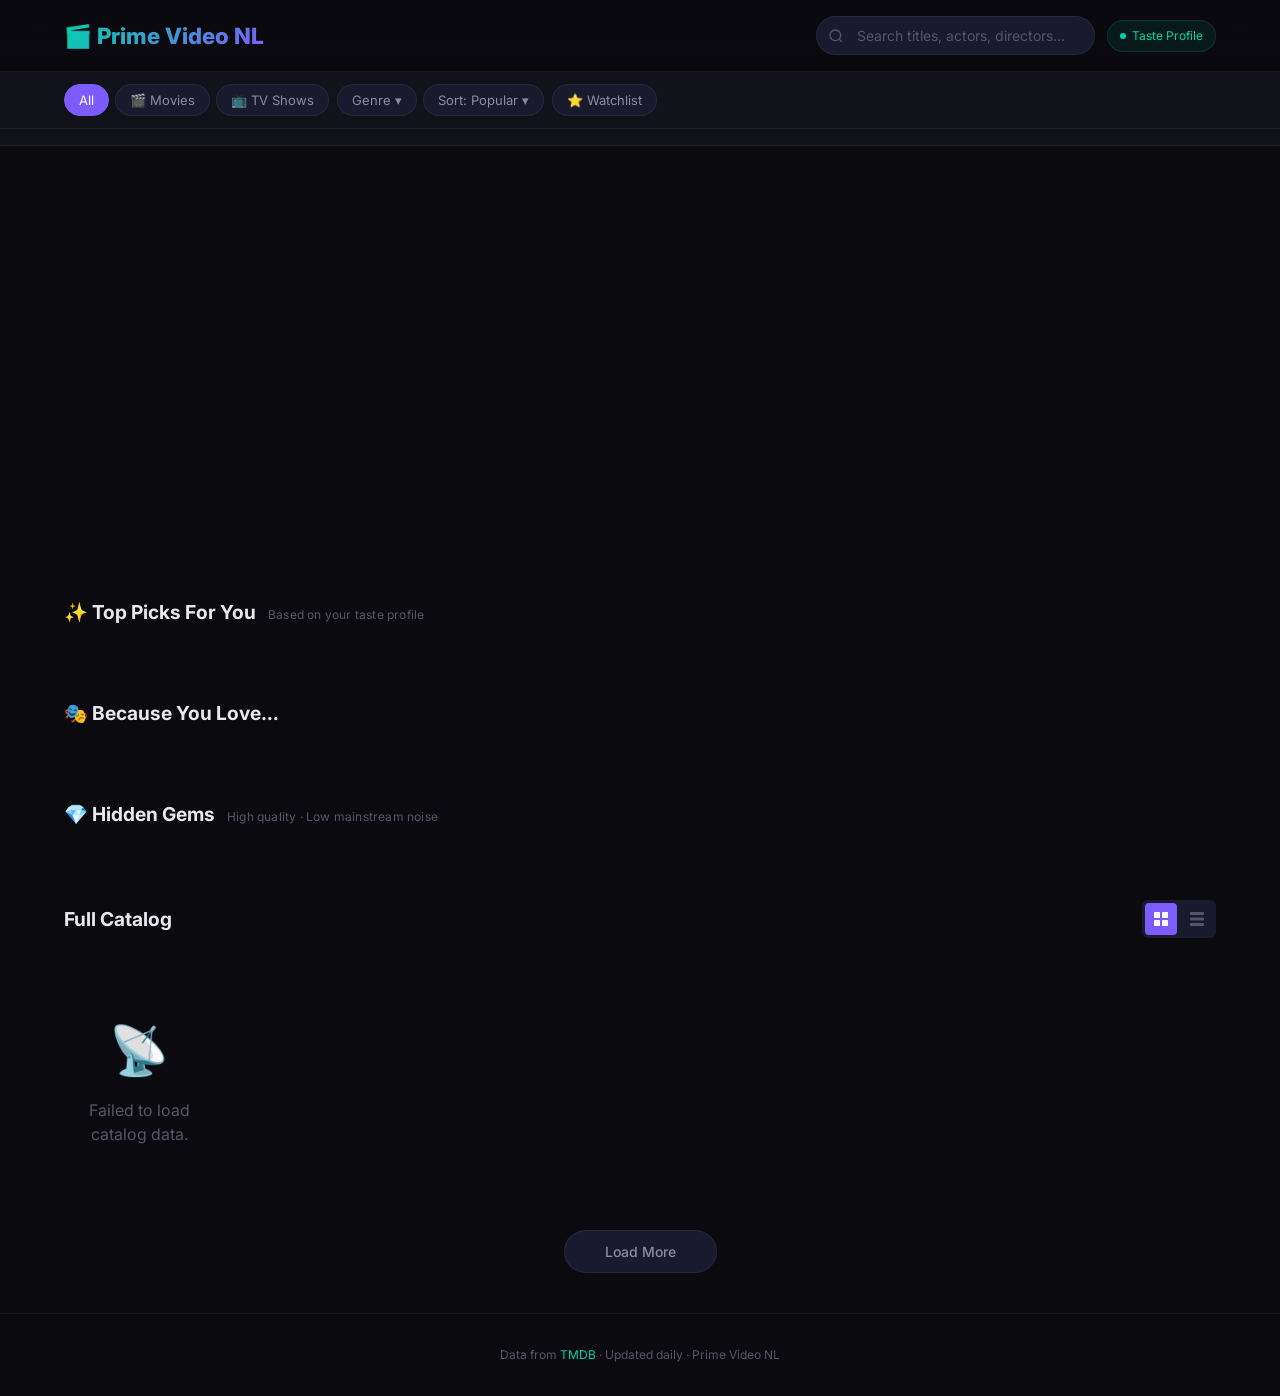
==== site/index.html @ 045b137f "fix: taste bootstrap always prefers richer profile, remove stale trending/new stats - Bootstrap now " ====
<!DOCTYPE html>
<html lang="en">
<head>
    <meta charset="UTF-8">
    <meta name="viewport" content="width=device-width, initial-scale=1.0">
    <title>Prime Video NL — What's New</title>
    <meta name="description" content="Browse the full Amazon Prime Video Netherlands catalog. Discover new movies, trending series, and hidden gems updated daily.">
    <link rel="preconnect" href="https://fonts.googleapis.com">
    <link rel="preconnect" href="https://fonts.gstatic.com" crossorigin>
    <link href="https://fonts.googleapis.com/css2?family=Inter:wght@400;500;600;700;800&display=swap" rel="stylesheet">
    <link rel="stylesheet" href="style.css">
    <link rel="stylesheet" href="taste.css">
</head>
<body>
    <!-- Header -->
    <header class="header" id="header">
        <div class="header-inner">
            <h1 class="logo">🎬 Prime Video NL</h1>
            <div class="header-actions">
                <div class="search-box">
                    <svg class="search-icon" viewBox="0 0 24 24" fill="none" stroke="currentColor" stroke-width="2"><circle cx="11" cy="11" r="8"/><path d="m21 21-4.35-4.35"/></svg>
                    <input type="text" id="searchInput" placeholder="Search titles, actors, directors…" autocomplete="off">
                </div>
                <div class="taste-indicator" id="tasteIndicator" title="Your taste profile">
                    <span class="taste-indicator-dot"></span>
                    <span id="tasteIndicatorLabel">Taste Profile</span>
                </div>
            </div>
        </div>
    </header>

    <!-- Filters -->
    <nav class="filters" id="filters">
        <div class="filters-inner">
            <div class="filter-group">
                <button class="filter-btn active" data-filter="all" id="filterAll">All</button>
                <button class="filter-btn" data-filter="movie" id="filterMovies">🎬 Movies</button>
                <button class="filter-btn" data-filter="tv" id="filterTV">📺 TV Shows</button>
            </div>
            <div class="filter-group">
                <div class="dropdown" id="genreDropdown">
                    <button class="dropdown-btn" id="genreBtn">Genre ▾</button>
                    <div class="dropdown-menu" id="genreMenu"></div>
                </div>
                <div class="dropdown" id="sortDropdown">
                    <button class="dropdown-btn" id="sortBtn">Sort: Popular ▾</button>
                    <div class="dropdown-menu" id="sortMenu">
                        <button class="dropdown-item active" data-sort="popularity">Popular</button>
                        <button class="dropdown-item" data-sort="foryou">✨ For You</button>
                        <button class="dropdown-item" data-sort="rating">Top Rated</button>
                        <button class="dropdown-item" data-sort="newest">Newest</button>
                        <button class="dropdown-item" data-sort="az">A → Z</button>
                    </div>
                </div>
            </div>
            <div class="filter-group">
                <button class="filter-btn" id="filterWatchlist" data-filter="watchlist">⭐ Watchlist</button>
            </div>
        </div>
    </nav>

    <!-- Stats Bar -->
    <div class="stats-bar" id="statsBar">
        <div class="stats-inner">
            <span class="stat" id="statTotal"></span>
            <span class="stat" id="statMovies"></span>
            <span class="stat" id="statShows"></span>
            <span class="stat" id="statTaste"></span>
            <span class="stat" id="statPersonalized"></span>
        </div>
    </div>

    <!-- Hero Carousel (Trending) -->
    <section class="hero-section" id="heroSection">
        <div class="hero-carousel" id="heroCarousel"></div>
        <div class="hero-dots" id="heroDots"></div>
    </section>

    <!-- Curated: Top Picks -->
    <section class="section" id="topPicksSection">
        <div class="section-header-row">
            <h2 class="section-title" id="topPicksTitle">✨ Top Picks For You</h2>
            <span class="section-subtitle" id="topPicksSubtitle">Based on your taste profile</span>
        </div>
        <div class="scroll-row" id="topPicksRow"></div>
    </section>

    <!-- Curated: Because You Love -->
    <section class="section" id="becauseSection">
        <div class="section-header-row">
            <h2 class="section-title" id="becauseTitle">🎭 Because You Love…</h2>
            <span class="section-subtitle" id="becauseSubtitle"></span>
        </div>
        <div class="scroll-row" id="becauseRow"></div>
    </section>

    <!-- Curated: Hidden Gems -->
    <section class="section" id="hiddenGemsSection">
        <div class="section-header-row">
            <h2 class="section-title">💎 Hidden Gems</h2>
            <span class="section-subtitle">High quality · Low mainstream noise</span>
        </div>
        <div class="scroll-row" id="hiddenGemsRow"></div>
    </section>

    <!-- Full Catalog Grid -->
    <section class="section" id="catalogSection">
        <div class="catalog-header">
            <h2 class="section-title" id="catalogTitle">Full Catalog</h2>
            <div class="view-toggle" id="viewToggle">
                <button class="view-btn active" data-view="grid" id="viewGrid" title="Grid view">
                    <svg width="16" height="16" viewBox="0 0 16 16" fill="currentColor"><rect x="1" y="1" width="6" height="6" rx="1"/><rect x="9" y="1" width="6" height="6" rx="1"/><rect x="1" y="9" width="6" height="6" rx="1"/><rect x="9" y="9" width="6" height="6" rx="1"/></svg>
                </button>
                <button class="view-btn" data-view="list" id="viewList" title="List view">
                    <svg width="16" height="16" viewBox="0 0 16 16" fill="currentColor"><rect x="1" y="1" width="14" height="3" rx="1"/><rect x="1" y="6.5" width="14" height="3" rx="1"/><rect x="1" y="12" width="14" height="3" rx="1"/></svg>
                </button>
            </div>
        </div>
        <div class="poster-grid" id="catalogGrid"></div>
        <div class="load-more-wrap">
            <button class="load-more-btn" id="loadMoreBtn">Load More</button>
        </div>
    </section>

    <!-- Detail Modal -->
    <div class="modal-overlay" id="modalOverlay">
        <div class="modal" id="modal">
            <button class="modal-close" id="modalClose">✕</button>
            <div class="modal-backdrop" id="modalBackdrop"></div>
            <div class="modal-content" id="modalContent"></div>
        </div>
    </div>

    <!-- Footer -->
    <footer class="footer">
        <p>Data from <a href="https://www.themoviedb.org/" target="_blank" rel="noopener">TMDB</a> · Updated daily · Prime Video NL</p>
    </footer>

    <script src="taste.js"></script>
    <script src="onboarding.js"></script>
    <script src="app.js"></script>
</body>
</html>
---- site/style.css ----
/* ── Design Tokens ────────────────────────────────────────────── */
:root {
    --bg-primary: #0a0a0f;
    --bg-secondary: #12121a;
    --bg-card: #1a1a2e;
    --bg-card-hover: #222240;
    --text-primary: #e8e8ed;
    --text-secondary: #8b8b9e;
    --text-muted: #555568;
    --accent-primary: #00d4aa;
    --accent-secondary: #7c5cfc;
    --accent-hot: #ff6b6b;
    --accent-gold: #ffd700;
    --border-subtle: rgba(255, 255, 255, 0.06);
    --glass: rgba(18, 18, 26, 0.85);
    --glass-border: rgba(255, 255, 255, 0.08);
    --radius-sm: 6px;
    --radius-md: 10px;
    --radius-lg: 16px;
    --shadow-card: 0 4px 24px rgba(0, 0, 0, 0.4);
    --shadow-hover: 0 8px 40px rgba(124, 92, 252, 0.15);
    --transition: 0.25s cubic-bezier(0.4, 0, 0.2, 1);
}

/* ── Reset & Base ─────────────────────────────────────────────── */
*, *::before, *::after { box-sizing: border-box; margin: 0; padding: 0; }

html {
    scroll-behavior: smooth;
    -webkit-font-smoothing: antialiased;
}

body {
    font-family: 'Inter', -apple-system, BlinkMacSystemFont, 'Segoe UI', sans-serif;
    background: var(--bg-primary);
    color: var(--text-primary);
    line-height: 1.5;
    min-height: 100vh;
}

a { color: var(--accent-primary); text-decoration: none; }
a:hover { text-decoration: underline; }

/* ── Header ───────────────────────────────────────────────────── */
.header {
    background: linear-gradient(180deg, rgba(10, 10, 15, 0.95), rgba(10, 10, 15, 0.8));
    backdrop-filter: blur(20px);
    border-bottom: 1px solid var(--border-subtle);
    position: sticky;
    top: 0;
    z-index: 100;
}

.header-inner {
    max-width: 1200px;
    margin: 0 auto;
    padding: 16px 24px;
    display: flex;
    align-items: center;
    justify-content: space-between;
    gap: 16px;
    flex-wrap: wrap;
}

.logo {
    font-size: 1.4rem;
    font-weight: 800;
    background: linear-gradient(135deg, var(--accent-primary), var(--accent-secondary));
    -webkit-background-clip: text;
    -webkit-text-fill-color: transparent;
    background-clip: text;
    white-space: nowrap;
}

.header-actions {
    display: flex;
    align-items: center;
    gap: 12px;
    flex: 1;
    max-width: 400px;
}

.search-box {
    position: relative;
    flex: 1;
}

.search-icon {
    position: absolute;
    left: 12px;
    top: 50%;
    transform: translateY(-50%);
    width: 16px;
    height: 16px;
    color: var(--text-muted);
    pointer-events: none;
}

.search-box input {
    width: 100%;
    padding: 10px 16px 10px 40px;
    background: var(--bg-card);
    border: 1px solid var(--border-subtle);
    border-radius: 24px;
    color: var(--text-primary);
    font-size: 14px;
    font-family: inherit;
    outline: none;
    transition: var(--transition);
}

.search-box input:focus {
    border-color: var(--accent-secondary);
    box-shadow: 0 0 0 3px rgba(124, 92, 252, 0.15);
}

.search-box input::placeholder { color: var(--text-muted); }

/* ── Filters ──────────────────────────────────────────────────── */
.filters {
    background: var(--bg-secondary);
    border-bottom: 1px solid var(--border-subtle);
    position: sticky;
    top: 60px;
    z-index: 90;
}

.filters-inner {
    max-width: 1200px;
    margin: 0 auto;
    padding: 12px 24px;
    display: flex;
    gap: 8px;
    align-items: center;
    flex-wrap: wrap;
}

.filter-group {
    display: flex;
    gap: 6px;
    align-items: center;
}

.filter-btn {
    padding: 7px 14px;
    background: var(--bg-card);
    border: 1px solid var(--border-subtle);
    border-radius: 20px;
    color: var(--text-secondary);
    font-size: 13px;
    font-family: inherit;
    cursor: pointer;
    transition: var(--transition);
    white-space: nowrap;
}

.filter-btn:hover {
    background: var(--bg-card-hover);
    color: var(--text-primary);
}

.filter-btn.active {
    background: var(--accent-secondary);
    border-color: var(--accent-secondary);
    color: #fff;
}

/* Dropdown */
.dropdown {
    position: relative;
}

.dropdown-btn {
    padding: 7px 14px;
    background: var(--bg-card);
    border: 1px solid var(--border-subtle);
    border-radius: 20px;
    color: var(--text-secondary);
    font-size: 13px;
    font-family: inherit;
    cursor: pointer;
    transition: var(--transition);
    white-space: nowrap;
}

.dropdown-btn:hover {
    background: var(--bg-card-hover);
    color: var(--text-primary);
}

.dropdown-menu {
    display: none;
    position: absolute;
    top: calc(100% + 6px);
    left: 0;
    min-width: 180px;
    max-height: 320px;
    overflow-y: auto;
    background: var(--bg-card);
    border: 1px solid var(--glass-border);
    border-radius: var(--radius-md);
    box-shadow: var(--shadow-card);
    z-index: 9999;
    padding: 4px;
}

.dropdown.open .dropdown-menu { display: block; }

.dropdown-item {
    display: block;
    width: 100%;
    padding: 8px 12px;
    background: none;
    border: none;
    border-radius: var(--radius-sm);
    color: var(--text-secondary);
    font-size: 13px;
    font-family: inherit;
    text-align: left;
    cursor: pointer;
    transition: var(--transition);
}

.dropdown-item:hover {
    background: var(--bg-card-hover);
    color: var(--text-primary);
}

.dropdown-item.active {
    color: var(--accent-primary);
    font-weight: 600;
}

/* ── Stats Bar ────────────────────────────────────────────────── */
.stats-bar {
    background: var(--bg-secondary);
    border-bottom: 1px solid var(--border-subtle);
}

.stats-inner {
    max-width: 1200px;
    margin: 0 auto;
    padding: 8px 24px;
    display: flex;
    gap: 20px;
    flex-wrap: wrap;
}

.stat {
    font-size: 12px;
    color: var(--text-muted);
}

.stat strong {
    color: var(--text-secondary);
    font-weight: 600;
}

/* ── Hero Carousel ────────────────────────────────────────────── */
.hero-section {
    position: relative;
    overflow: hidden;
    height: 420px;
}

.hero-carousel {
    display: flex;
    transition: transform 0.6s cubic-bezier(0.4, 0, 0.2, 1);
    height: 100%;
}

.hero-slide {
    min-width: 100%;
    position: relative;
    display: flex;
    align-items: flex-end;
}

.hero-slide-bg {
    position: absolute;
    inset: 0;
    background-size: cover;
    background-position: center top;
}

.hero-slide-bg::after {
    content: '';
    position: absolute;
    inset: 0;
    background: linear-gradient(0deg, var(--bg-primary) 0%, rgba(10,10,15,0.4) 50%, rgba(10,10,15,0.2) 100%);
}

.hero-slide-content {
    position: relative;
    z-index: 2;
    padding: 40px 48px;
    max-width: 600px;
}

.hero-badge {
    display: inline-block;
    padding: 4px 10px;
    background: var(--accent-hot);
    border-radius: 4px;
    font-size: 11px;
    font-weight: 700;
    text-transform: uppercase;
    letter-spacing: 0.5px;
    color: #fff;
    margin-bottom: 12px;
}

.hero-title {
    font-size: 2.2rem;
    font-weight: 800;
    line-height: 1.15;
    margin-bottom: 8px;
    text-shadow: 0 2px 12px rgba(0,0,0,0.5);
}

.hero-meta {
    font-size: 14px;
    color: var(--text-secondary);
    margin-bottom: 12px;
}

.hero-meta .rating-star { color: var(--accent-gold); }

.hero-overview {
    font-size: 14px;
    color: var(--text-secondary);
    line-height: 1.5;
    display: -webkit-box;
    -webkit-line-clamp: 3;
    -webkit-box-orient: vertical;
    overflow: hidden;
}

.hero-dots {
    position: absolute;
    bottom: 16px;
    left: 50%;
    transform: translateX(-50%);
    display: flex;
    gap: 8px;
    z-index: 5;
}

.hero-dot {
    width: 8px;
    height: 8px;
    border-radius: 50%;
    background: rgba(255,255,255,0.3);
    cursor: pointer;
    transition: var(--transition);
}

.hero-dot.active {
    background: var(--accent-primary);
    width: 24px;
    border-radius: 4px;
}

/* ── Sections ─────────────────────────────────────────────────── */
.section {
    max-width: 1200px;
    margin: 0 auto;
    padding: 32px 24px 16px;
}

.section-title {
    font-size: 1.2rem;
    font-weight: 700;
    margin-bottom: 16px;
    color: var(--text-primary);
}

/* ── Scroll Row (Netflix-style) ───────────────────────────────── */
.scroll-row {
    display: flex;
    gap: 12px;
    overflow-x: auto;
    scroll-snap-type: x mandatory;
    -webkit-overflow-scrolling: touch;
    padding-bottom: 8px;
}

.scroll-row::-webkit-scrollbar { height: 4px; }
.scroll-row::-webkit-scrollbar-track { background: transparent; }
.scroll-row::-webkit-scrollbar-thumb { background: var(--border-subtle); border-radius: 2px; }

/* ── Poster Card ──────────────────────────────────────────────── */
.poster-card {
    flex-shrink: 0;
    width: 160px;
    scroll-snap-align: start;
    cursor: pointer;
    transition: var(--transition);
    position: relative;
}

.poster-card:hover {
    transform: scale(1.05);
    z-index: 5;
}

.poster-card:hover .poster-img {
    box-shadow: var(--shadow-hover);
}

.poster-img {
    width: 100%;
    aspect-ratio: 2/3;
    object-fit: cover;
    border-radius: var(--radius-md);
    background: var(--bg-card);
    display: block;
    transition: var(--transition);
}

.poster-info {
    padding: 8px 2px 4px;
}

.poster-title {
    font-size: 13px;
    font-weight: 600;
    color: var(--text-primary);
    white-space: nowrap;
    overflow: hidden;
    text-overflow: ellipsis;
}

.poster-meta {
    font-size: 11px;
    color: var(--text-muted);
    margin-top: 2px;
}

.poster-meta .rating-star { color: var(--accent-gold); font-size: 10px; }

/* Badges on poster */
.poster-badge {
    position: absolute;
    top: 8px;
    left: 8px;
    padding: 2px 6px;
    border-radius: 4px;
    font-size: 10px;
    font-weight: 700;
    z-index: 3;
}

.badge-trending {
    background: var(--accent-hot);
    color: #fff;
}

.badge-new {
    background: var(--accent-primary);
    color: #000;
}

.poster-watchlist {
    position: absolute;
    top: 8px;
    right: 8px;
    width: 28px;
    height: 28px;
    background: rgba(0,0,0,0.6);
    border: none;
    border-radius: 50%;
    color: var(--text-muted);
    font-size: 14px;
    cursor: pointer;
    display: flex;
    align-items: center;
    justify-content: center;
    transition: var(--transition);
    z-index: 3;
    opacity: 0;
}

.poster-card:hover .poster-watchlist { opacity: 1; }

.poster-watchlist.saved {
    color: var(--accent-gold);
    opacity: 1;
}

.poster-no-image {
    width: 100%;
    aspect-ratio: 2/3;
    background: var(--bg-card);
    border-radius: var(--radius-md);
    display: flex;
    align-items: center;
    justify-content: center;
    color: var(--text-muted);
    font-size: 32px;
}

/* ── Poster Grid ──────────────────────────────────────────────── */
.catalog-header {
    display: flex;
    align-items: center;
    justify-content: space-between;
    margin-bottom: 16px;
}

.catalog-header .section-title {
    margin-bottom: 0;
}

.view-toggle {
    display: flex;
    gap: 4px;
    background: var(--bg-card);
    border-radius: var(--radius-sm);
    padding: 3px;
}

.view-btn {
    width: 32px;
    height: 32px;
    display: flex;
    align-items: center;
    justify-content: center;
    background: none;
    border: none;
    border-radius: 4px;
    color: var(--text-muted);
    cursor: pointer;
    transition: var(--transition);
}

.view-btn:hover { color: var(--text-secondary); }

.view-btn.active {
    background: var(--accent-secondary);
    color: #fff;
}

.poster-grid {
    display: grid;
    grid-template-columns: repeat(auto-fill, minmax(150px, 1fr));
    gap: 16px;
}

.poster-grid .poster-card {
    width: 100%;
}

/* ── List View ────────────────────────────────────────────────── */
.poster-grid.list-view {
    display: flex;
    flex-direction: column;
    gap: 8px;
}

.poster-grid.list-view .poster-card {
    width: 100%;
    display: none; /* hide grid cards in list view */
}

.list-item {
    display: none; /* hidden in grid view */
}

.poster-grid.list-view .list-item {
    display: flex;
    gap: 14px;
    padding: 10px 14px;
    background: var(--bg-card);
    border-radius: var(--radius-md);
    cursor: pointer;
    transition: var(--transition);
    align-items: center;
    animation: fadeInUp 0.3s ease forwards;
    opacity: 0;
}

.poster-grid.list-view .list-item:hover {
    background: var(--bg-card-hover);
    transform: translateX(4px);
}

.list-item-poster {
    width: 48px;
    height: 72px;
    flex-shrink: 0;
    border-radius: var(--radius-sm);
    object-fit: cover;
    background: var(--bg-secondary);
}

.list-item-poster-placeholder {
    width: 48px;
    height: 72px;
    flex-shrink: 0;
    border-radius: var(--radius-sm);
    background: var(--bg-secondary);
    display: flex;
    align-items: center;
    justify-content: center;
    color: var(--text-muted);
    font-size: 18px;
}

.list-item-body {
    flex: 1;
    min-width: 0;
    display: flex;
    flex-direction: column;
    gap: 3px;
}

.list-item-title-row {
    display: flex;
    align-items: center;
    gap: 8px;
}

.list-item-title {
    font-size: 14px;
    font-weight: 600;
    color: var(--text-primary);
    white-space: nowrap;
    overflow: hidden;
    text-overflow: ellipsis;
}

.list-item-badges {
    display: flex;
    gap: 4px;
    flex-shrink: 0;
}

.list-badge {
    padding: 1px 5px;
    border-radius: 3px;
    font-size: 9px;
    font-weight: 700;
    text-transform: uppercase;
}

.list-badge-trending { background: var(--accent-hot); color: #fff; }
.list-badge-new { background: var(--accent-primary); color: #000; }
.list-badge-movie { background: rgba(124,92,252,0.2); color: var(--accent-secondary); }
.list-badge-tv { background: rgba(0,212,170,0.15); color: var(--accent-primary); }

.list-item-meta {
    font-size: 12px;
    color: var(--text-secondary);
    display: flex;
    gap: 6px;
    align-items: center;
    flex-wrap: wrap;
}

.list-item-meta .rating-star { color: var(--accent-gold); }

.list-item-overview {
    font-size: 12px;
    color: var(--text-muted);
    line-height: 1.4;
    display: -webkit-box;
    -webkit-line-clamp: 2;
    -webkit-box-orient: vertical;
    overflow: hidden;
}

.list-item-right {
    display: flex;
    align-items: center;
    gap: 8px;
    flex-shrink: 0;
}

.list-item-rating {
    font-size: 14px;
    font-weight: 700;
    color: var(--accent-gold);
    min-width: 32px;
    text-align: center;
}

.list-item-watchlist {
    width: 28px;
    height: 28px;
    background: none;
    border: 1px solid var(--border-subtle);
    border-radius: 50%;
    color: var(--text-muted);
    font-size: 13px;
    cursor: pointer;
    display: flex;
    align-items: center;
    justify-content: center;
    transition: var(--transition);
}

.list-item-watchlist:hover { border-color: var(--accent-gold); color: var(--accent-gold); }
.list-item-watchlist.saved { color: var(--accent-gold); border-color: var(--accent-gold); }

/* List view responsive */
@media (max-width: 600px) {
    .list-item-overview { display: none; }
    .list-item-poster { width: 40px; height: 60px; }
    .list-item-poster-placeholder { width: 40px; height: 60px; font-size: 14px; }
}

/* ── Load More ────────────────────────────────────────────────── */
.load-more-wrap {
    text-align: center;
    padding: 24px;
}

.load-more-btn {
    padding: 12px 40px;
    background: var(--bg-card);
    border: 1px solid var(--border-subtle);
    border-radius: 24px;
    color: var(--text-secondary);
    font-size: 14px;
    font-family: inherit;
    font-weight: 500;
    cursor: pointer;
    transition: var(--transition);
}

.load-more-btn:hover {
    background: var(--accent-secondary);
    border-color: var(--accent-secondary);
    color: #fff;
}

.load-more-btn:disabled {
    opacity: 0.4;
    cursor: default;
}

/* ── Modal ────────────────────────────────────────────────────── */
.modal-overlay {
    display: none;
    position: fixed;
    inset: 0;
    background: rgba(0, 0, 0, 0.8);
    z-index: 1000;
    align-items: center;
    justify-content: center;
    padding: 20px;
}

.modal-overlay.open {
    display: flex;
}

.modal {
    position: relative;
    max-width: 800px;
    width: 100%;
    max-height: 90vh;
    overflow-y: auto;
    background: var(--bg-secondary);
    border-radius: var(--radius-lg);
    box-shadow: 0 20px 80px rgba(0, 0, 0, 0.6);
}

.modal-close {
    position: absolute;
    top: 16px;
    right: 16px;
    width: 36px;
    height: 36px;
    background: rgba(0, 0, 0, 0.5);
    border: none;
    border-radius: 50%;
    color: #fff;
    font-size: 18px;
    cursor: pointer;
    z-index: 10;
    display: flex;
    align-items: center;
    justify-content: center;
    transition: var(--transition);
}

.modal-close:hover { background: rgba(255, 255, 255, 0.2); }

.modal-backdrop {
    width: 100%;
    height: 300px;
    background-size: cover;
    background-position: center;
    position: relative;
}

.modal-backdrop::after {
    content: '';
    position: absolute;
    bottom: 0;
    left: 0;
    right: 0;
    height: 120px;
    background: linear-gradient(transparent, var(--bg-secondary));
}

.modal-content {
    padding: 0 32px 32px;
    margin-top: -40px;
    position: relative;
    z-index: 2;
}

.modal-title {
    font-size: 1.8rem;
    font-weight: 800;
    margin-bottom: 8px;
}

.modal-meta {
    display: flex;
    gap: 12px;
    flex-wrap: wrap;
    margin-bottom: 16px;
    font-size: 14px;
    color: var(--text-secondary);
}

.modal-rating {
    color: var(--accent-gold);
    font-weight: 600;
}

.modal-genre-tag {
    display: inline-block;
    padding: 3px 10px;
    background: var(--bg-card);
    border-radius: 12px;
    font-size: 12px;
    color: var(--text-secondary);
    margin: 2px 2px;
}

.modal-overview {
    font-size: 15px;
    line-height: 1.7;
    color: var(--text-secondary);
    margin-bottom: 20px;
}

.modal-cast {
    margin-bottom: 16px;
}

.modal-cast-label {
    font-size: 13px;
    color: var(--text-muted);
    text-transform: uppercase;
    letter-spacing: 0.5px;
    margin-bottom: 4px;
}

.modal-cast-names {
    font-size: 14px;
    color: var(--text-secondary);
}

.modal-trailer {
    margin-top: 20px;
}

.modal-trailer iframe {
    width: 100%;
    aspect-ratio: 16/9;
    border: none;
    border-radius: var(--radius-md);
}

.modal-actions {
    display: flex;
    gap: 12px;
    margin-top: 20px;
}

.modal-watchlist-btn {
    padding: 10px 24px;
    background: var(--accent-secondary);
    border: none;
    border-radius: var(--radius-md);
    color: #fff;
    font-size: 14px;
    font-family: inherit;
    font-weight: 600;
    cursor: pointer;
    transition: var(--transition);
}

.modal-watchlist-btn:hover { filter: brightness(1.15); }
.modal-watchlist-btn.saved { background: var(--accent-gold); color: #000; }

/* ── Footer ───────────────────────────────────────────────────── */
.footer {
    text-align: center;
    padding: 32px 24px;
    border-top: 1px solid var(--border-subtle);
    color: var(--text-muted);
    font-size: 12px;
}

/* ── Responsive ───────────────────────────────────────────────── */
@media (max-width: 768px) {
    .header-inner { padding: 12px 16px; }
    .logo { font-size: 1.1rem; }
    .header-actions { max-width: 100%; }

    .filters-inner { padding: 10px 16px; gap: 6px; }

    .hero-section { height: 320px; }
    .hero-title { font-size: 1.5rem; }
    .hero-slide-content { padding: 24px 20px; }

    .section { padding: 24px 16px 12px; }
    .poster-card { width: 130px; }

    .poster-grid {
        grid-template-columns: repeat(auto-fill, minmax(120px, 1fr));
        gap: 10px;
    }

    .modal-content { padding: 0 20px 20px; }
    .modal-title { font-size: 1.4rem; }
    .modal-backdrop { height: 200px; }
}

@media (max-width: 480px) {
    .poster-grid {
        grid-template-columns: repeat(3, 1fr);
        gap: 8px;
    }
    .poster-card { width: 110px; }
    .poster-title { font-size: 11px; }
}

/* ── Animations ───────────────────────────────────────────────── */
@keyframes fadeInUp {
    from { opacity: 0; transform: translateY(20px); }
    to { opacity: 1; transform: translateY(0); }
}

.poster-card {
    animation: fadeInUp 0.4s ease forwards;
    opacity: 0;
}

.poster-grid .poster-card:nth-child(1) { animation-delay: 0.02s; }
.poster-grid .poster-card:nth-child(2) { animation-delay: 0.04s; }
.poster-grid .poster-card:nth-child(3) { animation-delay: 0.06s; }
.poster-grid .poster-card:nth-child(4) { animation-delay: 0.08s; }
.poster-grid .poster-card:nth-child(5) { animation-delay: 0.10s; }
.poster-grid .poster-card:nth-child(6) { animation-delay: 0.12s; }
.poster-grid .poster-card:nth-child(7) { animation-delay: 0.14s; }
.poster-grid .poster-card:nth-child(8) { animation-delay: 0.16s; }
.poster-grid .poster-card:nth-child(9) { animation-delay: 0.18s; }
.poster-grid .poster-card:nth-child(10) { animation-delay: 0.20s; }

/* ── Scrollbar ────────────────────────────────────────────────── */
::-webkit-scrollbar { width: 6px; }
::-webkit-scrollbar-track { background: var(--bg-primary); }
::-webkit-scrollbar-thumb { background: var(--border-subtle); border-radius: 3px; }
::-webkit-scrollbar-thumb:hover { background: var(--text-muted); }

/* ── No results ───────────────────────────────────────────────── */
.no-results {
    text-align: center;
    padding: 60px 24px;
    color: var(--text-muted);
    font-size: 16px;
}

.no-results-icon {
    font-size: 48px;
    margin-bottom: 12px;
}

/* ── Curated Section Header ─────────────────────────────────── */
.section-header-row {
    display: flex;
    align-items: baseline;
    gap: 12px;
    margin-bottom: 16px;
}

.section-header-row .section-title {
    margin-bottom: 0;
}

.section-subtitle {
    font-size: 12px;
    color: var(--text-muted);
    font-weight: 400;
    letter-spacing: 0.2px;
}
---- site/taste.css ----
/* ── Taste Engine UI — Onboarding Quiz + Rating Widget ─────── */

/* ══════════════════════════════════════════════════════════════
   ONBOARDING QUIZ OVERLAY
   ══════════════════════════════════════════════════════════════ */

.onboarding-overlay {
    position: fixed;
    inset: 0;
    background: rgba(0, 0, 0, 0.85);
    backdrop-filter: blur(12px);
    z-index: 2000;
    display: flex;
    align-items: center;
    justify-content: center;
    padding: 20px;
    opacity: 0;
    transition: opacity 0.4s cubic-bezier(0.4, 0, 0.2, 1);
}

.onboarding-overlay.visible {
    opacity: 1;
}

.onboarding-panel {
    position: relative;
    width: 100%;
    max-width: 900px;
    max-height: 90vh;
    overflow-y: auto;
    background: linear-gradient(180deg, #14142a 0%, #0c0c18 100%);
    border: 1px solid rgba(124, 92, 252, 0.2);
    border-radius: 20px;
    padding: 40px;
    box-shadow:
        0 0 0 1px rgba(124, 92, 252, 0.1),
        0 20px 80px rgba(0, 0, 0, 0.6),
        0 0 120px rgba(124, 92, 252, 0.05);
    transform: translateY(30px) scale(0.97);
    transition: transform 0.5s cubic-bezier(0.4, 0, 0.2, 1);
}

.onboarding-overlay.visible .onboarding-panel {
    transform: translateY(0) scale(1);
}

.onboarding-dismiss {
    position: absolute;
    top: 16px;
    right: 16px;
    width: 36px;
    height: 36px;
    background: rgba(255, 255, 255, 0.06);
    border: 1px solid rgba(255, 255, 255, 0.08);
    border-radius: 50%;
    color: var(--text-muted);
    font-size: 16px;
    cursor: pointer;
    display: flex;
    align-items: center;
    justify-content: center;
    transition: var(--transition);
    z-index: 5;
}

.onboarding-dismiss:hover {
    background: rgba(255, 255, 255, 0.12);
    color: var(--text-primary);
}

/* Header */
.onboarding-header {
    text-align: center;
    margin-bottom: 32px;
}

.onboarding-icon {
    font-size: 40px;
    margin-bottom: 12px;
    animation: float 3s ease-in-out infinite;
}

@keyframes float {
    0%, 100% { transform: translateY(0); }
    50% { transform: translateY(-8px); }
}

.onboarding-title {
    font-size: 1.6rem;
    font-weight: 800;
    background: linear-gradient(135deg, var(--accent-primary), var(--accent-secondary));
    -webkit-background-clip: text;
    -webkit-text-fill-color: transparent;
    background-clip: text;
    margin-bottom: 8px;
}

.onboarding-subtitle {
    font-size: 14px;
    color: var(--text-secondary);
}

/* Film Grid */
.quiz-films-grid {
    display: grid;
    grid-template-columns: repeat(auto-fill, minmax(180px, 1fr));
    gap: 20px;
    margin-bottom: 32px;
}

/* Film Card */
.quiz-film {
    position: relative;
    transition: var(--transition);
}

.quiz-film.rated {
    opacity: 1;
}

.quiz-film.skipped {
    opacity: 0.4;
}

.quiz-film.skipped:hover {
    opacity: 0.7;
}

.quiz-film-poster-wrap {
    position: relative;
    border-radius: var(--radius-md);
    overflow: hidden;
    aspect-ratio: 2/3;
    cursor: pointer;
}

.quiz-film-poster {
    width: 100%;
    height: 100%;
    object-fit: cover;
    display: block;
    transition: var(--transition);
}

.quiz-film:hover .quiz-film-poster {
    transform: scale(1.05);
    filter: brightness(1.1);
}

.quiz-film-skip {
    position: absolute;
    bottom: 0;
    left: 0;
    right: 0;
    padding: 8px;
    background: linear-gradient(transparent, rgba(0, 0, 0, 0.9));
    color: var(--text-muted);
    font-size: 11px;
    text-align: center;
    cursor: pointer;
    opacity: 0;
    transition: var(--transition);
}

.quiz-film:hover .quiz-film-skip {
    opacity: 1;
}

.quiz-film-skip:hover {
    color: var(--text-primary);
}

/* Film Info */
.quiz-film-info {
    padding: 8px 2px 4px;
}

.quiz-film-title {
    font-size: 13px;
    font-weight: 600;
    color: var(--text-primary);
    white-space: nowrap;
    overflow: hidden;
    text-overflow: ellipsis;
}

.quiz-film-year {
    font-size: 11px;
    color: var(--text-muted);
}

/* ── Rating Widget (n/10 dots) ────────────────────────────── */
.quiz-rating-widget {
    margin-top: 6px;
    position: relative;
}

.quiz-rating-track {
    width: 100%;
    height: 3px;
    background: rgba(255, 255, 255, 0.06);
    border-radius: 2px;
    overflow: hidden;
    margin-bottom: 4px;
}

.quiz-rating-fill {
    height: 100%;
    width: 0%;
    border-radius: 2px;
    transition: width 0.2s ease, background 0.2s ease;
}

.quiz-rating-dots {
    display: flex;
    justify-content: space-between;
    padding: 0 1px;
}

.quiz-rating-dot {
    width: 14px;
    height: 14px;
    border-radius: 50%;
    background: rgba(255, 255, 255, 0.08);
    border: 1.5px solid rgba(255, 255, 255, 0.12);
    cursor: pointer;
    transition: all 0.15s ease;
    padding: 0;
}

.quiz-rating-dot:hover {
    background: rgba(124, 92, 252, 0.3);
    border-color: var(--accent-secondary);
    transform: scale(1.3);
}

.quiz-rating-dot.active {
    background: rgba(0, 212, 170, 0.3);
    border-color: var(--accent-primary);
}

.quiz-rating-dot.committed {
    background: var(--accent-primary);
    border-color: var(--accent-primary);
    box-shadow: 0 0 6px rgba(0, 212, 170, 0.3);
}

.quiz-rating-label {
    font-size: 11px;
    color: var(--accent-primary);
    text-align: center;
    margin-top: 4px;
    min-height: 16px;
    opacity: 0;
    transition: opacity 0.2s ease;
}

.quiz-rating-label.visible {
    opacity: 1;
}

/* Footer */
.onboarding-footer {
    text-align: center;
}

.quiz-progress {
    width: 100%;
    height: 4px;
    background: rgba(255, 255, 255, 0.06);
    border-radius: 2px;
    overflow: hidden;
    margin-bottom: 12px;
}

.quiz-progress-bar {
    height: 100%;
    width: 0%;
    background: linear-gradient(90deg, var(--accent-secondary), var(--accent-primary));
    border-radius: 2px;
    transition: width 0.4s cubic-bezier(0.4, 0, 0.2, 1);
}

.quiz-counter {
    font-size: 13px;
    color: var(--text-secondary);
    margin-bottom: 16px;
    transition: color 0.3s ease;
}

.quiz-submit-btn {
    padding: 14px 40px;
    background: linear-gradient(135deg, var(--accent-secondary), #6344dd);
    border: none;
    border-radius: 28px;
    color: #fff;
    font-size: 15px;
    font-family: inherit;
    font-weight: 700;
    cursor: pointer;
    transition: all 0.3s cubic-bezier(0.4, 0, 0.2, 1);
    position: relative;
    overflow: hidden;
}

.quiz-submit-btn:disabled {
    opacity: 0.35;
    cursor: default;
    filter: grayscale(0.5);
}

.quiz-submit-btn:not(:disabled):hover {
    transform: translateY(-2px);
    box-shadow: 0 8px 30px rgba(124, 92, 252, 0.3);
}

.quiz-submit-btn:not(:disabled):active {
    transform: translateY(0);
}


/* ══════════════════════════════════════════════════════════════
   MODAL RATING WIDGET (n/10)
   ══════════════════════════════════════════════════════════════ */

.modal-rating-widget {
    display: flex;
    align-items: center;
    gap: 16px;
    margin-top: 16px;
    padding: 16px 20px;
    background: rgba(255, 255, 255, 0.03);
    border: 1px solid rgba(255, 255, 255, 0.06);
    border-radius: var(--radius-md);
}

.modal-rating-label {
    font-size: 12px;
    color: var(--text-muted);
    text-transform: uppercase;
    letter-spacing: 0.5px;
    white-space: nowrap;
}

.modal-rating-dots {
    display: flex;
    gap: 4px;
    flex: 1;
}

.modal-rating-dot {
    width: 28px;
    height: 28px;
    border-radius: 50%;
    background: rgba(255, 255, 255, 0.06);
    border: 2px solid rgba(255, 255, 255, 0.1);
    cursor: pointer;
    transition: all 0.15s ease;
    display: flex;
    align-items: center;
    justify-content: center;
    font-size: 10px;
    font-weight: 700;
    color: transparent;
    padding: 0;
    font-family: inherit;
}

.modal-rating-dot:hover {
    background: rgba(124, 92, 252, 0.2);
    border-color: var(--accent-secondary);
    transform: scale(1.15);
    color: var(--text-secondary);
}

.modal-rating-dot.active {
    background: rgba(0, 212, 170, 0.15);
    border-color: rgba(0, 212, 170, 0.4);
    color: var(--accent-primary);
}

.modal-rating-dot.selected {
    background: var(--accent-primary);
    border-color: var(--accent-primary);
    color: #000;
    box-shadow: 0 0 12px rgba(0, 212, 170, 0.3);
    font-weight: 800;
}

.modal-rating-score {
    font-size: 18px;
    font-weight: 800;
    color: var(--accent-primary);
    min-width: 48px;
    text-align: center;
    transition: color 0.2s ease;
}

.modal-rating-score .score-label {
    display: block;
    font-size: 10px;
    font-weight: 500;
    color: var(--text-muted);
    margin-top: 2px;
}


/* ══════════════════════════════════════════════════════════════
   FOR YOU SORT BADGE
   ══════════════════════════════════════════════════════════════ */

.sort-for-you {
    position: relative;
}

.sort-for-you::after {
    content: '✨';
    margin-left: 4px;
}

.affinity-badge {
    position: absolute;
    bottom: 4px;
    left: 4px;
    padding: 2px 5px;
    border-radius: 4px;
    font-size: 9px;
    font-weight: 700;
    z-index: 3;
    pointer-events: none;
}

.affinity-badge.high {
    background: rgba(0, 212, 170, 0.9);
    color: #000;
}

.affinity-badge.medium {
    background: rgba(124, 92, 252, 0.8);
    color: #fff;
}


/* ══════════════════════════════════════════════════════════════
   TASTE TOAST NOTIFICATION
   ══════════════════════════════════════════════════════════════ */

.taste-toast {
    position: fixed;
    bottom: 32px;
    left: 50%;
    transform: translateX(-50%) translateY(20px);
    padding: 14px 28px;
    background: linear-gradient(135deg, #1a1a3e, #14142a);
    border: 1px solid rgba(124, 92, 252, 0.3);
    border-radius: 28px;
    color: var(--text-primary);
    font-size: 14px;
    font-weight: 500;
    box-shadow: 0 12px 40px rgba(0, 0, 0, 0.5);
    z-index: 3000;
    opacity: 0;
    transition: all 0.4s cubic-bezier(0.4, 0, 0.2, 1);
    white-space: nowrap;
}

.taste-toast.visible {
    opacity: 1;
    transform: translateX(-50%) translateY(0);
}

.taste-toast-icon {
    margin-right: 8px;
}


/* ══════════════════════════════════════════════════════════════
   TASTE PROFILE INDICATOR (Header)
   ══════════════════════════════════════════════════════════════ */

.taste-indicator {
    display: flex;
    align-items: center;
    gap: 6px;
    padding: 6px 12px;
    background: rgba(0, 212, 170, 0.08);
    border: 1px solid rgba(0, 212, 170, 0.15);
    border-radius: 20px;
    font-size: 12px;
    color: var(--accent-primary);
    cursor: pointer;
    transition: var(--transition);
    white-space: nowrap;
}

.taste-indicator:hover {
    background: rgba(0, 212, 170, 0.15);
    border-color: rgba(0, 212, 170, 0.3);
}

.taste-indicator-dot {
    width: 6px;
    height: 6px;
    border-radius: 50%;
    background: var(--accent-primary);
    animation: pulse 2s infinite;
}

@keyframes pulse {
    0%, 100% { opacity: 1; }
    50% { opacity: 0.4; }
}


/* ══════════════════════════════════════════════════════════════
   RESPONSIVE
   ══════════════════════════════════════════════════════════════ */

@media (max-width: 768px) {
    .onboarding-panel {
        padding: 24px 16px;
        border-radius: 16px;
    }

    .onboarding-title {
        font-size: 1.3rem;
    }

    .quiz-films-grid {
        grid-template-columns: repeat(auto-fill, minmax(130px, 1fr));
        gap: 12px;
    }

    .quiz-rating-dot {
        width: 11px;
        height: 11px;
    }

    .modal-rating-widget {
        flex-direction: column;
        gap: 10px;
        align-items: flex-start;
    }

    .modal-rating-dots {
        gap: 2px;
    }

    .modal-rating-dot {
        width: 24px;
        height: 24px;
    }
}

@media (max-width: 480px) {
    .quiz-films-grid {
        grid-template-columns: repeat(2, 1fr);
        gap: 10px;
    }

    .onboarding-icon {
        font-size: 32px;
    }

    .quiz-submit-btn {
        padding: 12px 28px;
        font-size: 14px;
    }
}
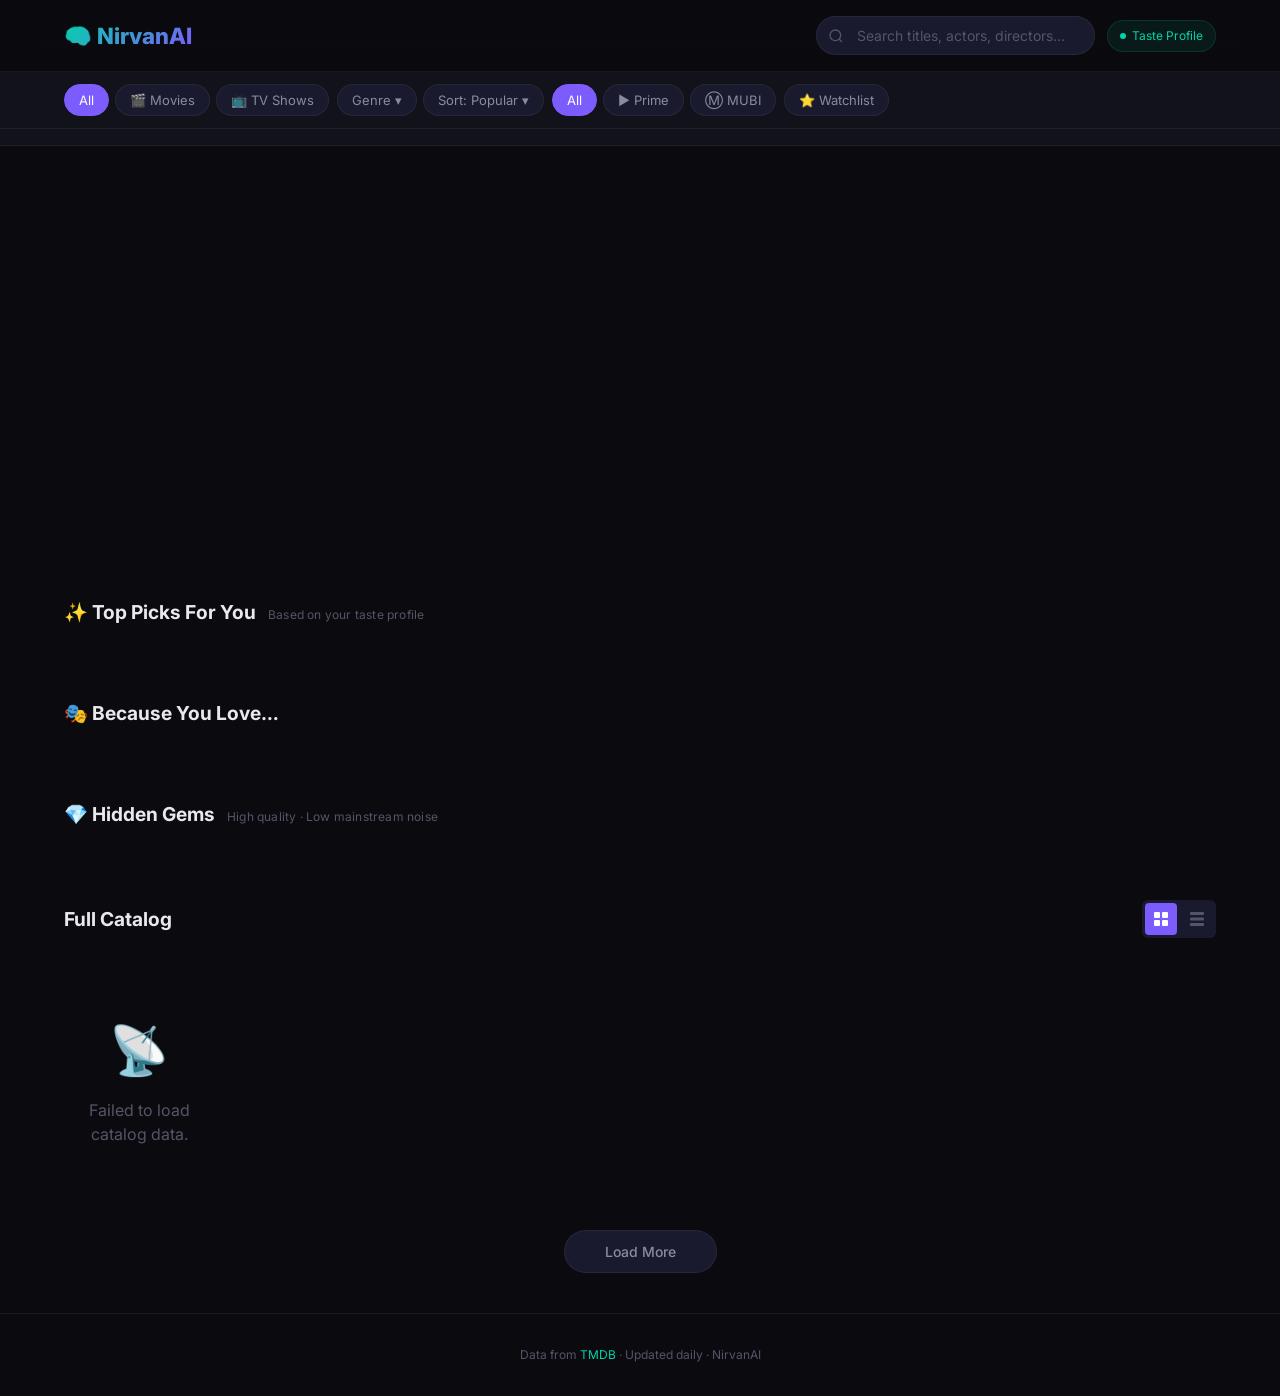
==== commit 69581f5e: "feat: MUBI integration + NirvanAI rebrand Multi-provider architecture: - Collector iterates all PROV" ====
--- a/site/index.html
+++ b/site/index.html
@@ -3,8 +3,8 @@
 <head>
     <meta charset="UTF-8">
     <meta name="viewport" content="width=device-width, initial-scale=1.0">
-    <title>Prime Video NL — What's New</title>
-    <meta name="description" content="Browse the full Amazon Prime Video Netherlands catalog. Discover new movies, trending series, and hidden gems updated daily.">
+    <title>NirvanAI — Personalized Cinema Discovery</title>
+    <meta name="description" content="Your AI-powered cinema discovery hub. Browse Prime Video and MUBI Netherlands catalogs with personalized taste-driven recommendations.">
     <link rel="preconnect" href="https://fonts.googleapis.com">
     <link rel="preconnect" href="https://fonts.gstatic.com" crossorigin>
     <link href="https://fonts.googleapis.com/css2?family=Inter:wght@400;500;600;700;800&display=swap" rel="stylesheet">
@@ -15,7 +15,7 @@
     <!-- Header -->
     <header class="header" id="header">
         <div class="header-inner">
-            <h1 class="logo">🎬 Prime Video NL</h1>
+            <h1 class="logo">🧠 NirvanAI</h1>
             <div class="header-actions">
                 <div class="search-box">
                     <svg class="search-icon" viewBox="0 0 24 24" fill="none" stroke="currentColor" stroke-width="2"><circle cx="11" cy="11" r="8"/><path d="m21 21-4.35-4.35"/></svg>
@@ -52,6 +52,11 @@
                         <button class="dropdown-item" data-sort="az">A → Z</button>
                     </div>
                 </div>
+            </div>
+            <div class="filter-group">
+                <button class="filter-btn filter-provider active" data-provider="all" id="providerAll">All</button>
+                <button class="filter-btn filter-provider" data-provider="prime" id="providerPrime">▶ Prime</button>
+                <button class="filter-btn filter-provider" data-provider="mubi" id="providerMubi">Ⓜ MUBI</button>
             </div>
             <div class="filter-group">
                 <button class="filter-btn" id="filterWatchlist" data-filter="watchlist">⭐ Watchlist</button>
@@ -103,6 +108,15 @@
         <div class="scroll-row" id="hiddenGemsRow"></div>
     </section>
 
+    <!-- Curated: On MUBI -->
+    <section class="section" id="mubiSection" style="display:none">
+        <div class="section-header-row">
+            <h2 class="section-title" id="mubiTitle">🎬 On MUBI</h2>
+            <span class="section-subtitle" id="mubiSubtitle">Curated arthouse · International cinema</span>
+        </div>
+        <div class="scroll-row" id="mubiRow"></div>
+    </section>
+
     <!-- Full Catalog Grid -->
     <section class="section" id="catalogSection">
         <div class="catalog-header">
@@ -133,7 +147,7 @@
 
     <!-- Footer -->
     <footer class="footer">
-        <p>Data from <a href="https://www.themoviedb.org/" target="_blank" rel="noopener">TMDB</a> · Updated daily · Prime Video NL</p>
+        <p>Data from <a href="https://www.themoviedb.org/" target="_blank" rel="noopener">TMDB</a> · Updated daily · NirvanAI</p>
     </footer>
 
     <script src="taste.js"></script>
--- a/site/style.css
+++ b/site/style.css
@@ -461,6 +461,17 @@
     color: #000;
 }
 
+.badge-mubi {
+    background: linear-gradient(135deg, #1a1a2e, #16213e);
+    color: #e94560;
+}
+
+.badge-both {
+    background: linear-gradient(135deg, #00a8e1, #e94560);
+    color: #fff;
+    letter-spacing: 1px;
+}
+
 .poster-watchlist {
     position: absolute;
     top: 8px;
@@ -648,6 +659,7 @@
 .list-badge-new { background: var(--accent-primary); color: #000; }
 .list-badge-movie { background: rgba(124,92,252,0.2); color: var(--accent-secondary); }
 .list-badge-tv { background: rgba(0,212,170,0.15); color: var(--accent-primary); }
+.list-badge-mubi { background: rgba(233,69,96,0.15); color: #e94560; }
 
 .list-item-meta {
     font-size: 12px;
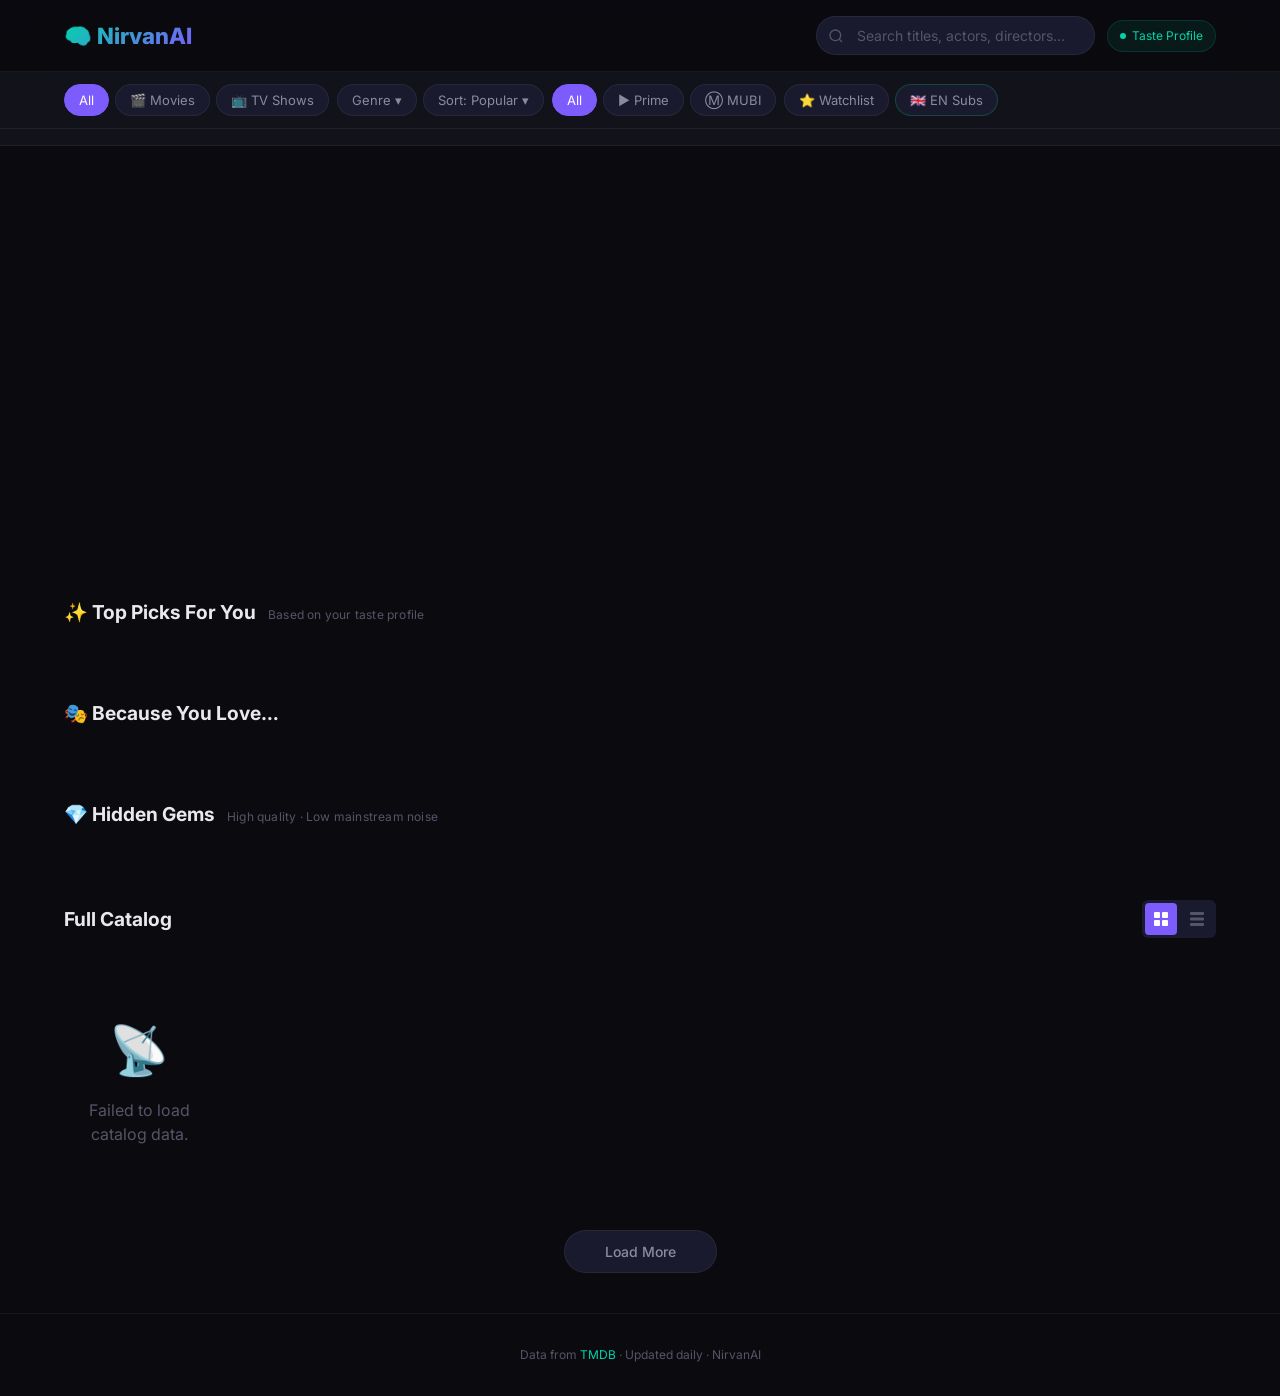
==== commit 6c8c9635: "feat: subtitle detection for Prime Video NL (EN/IT) - New subtitle_checker.py using Streaming Availa" ====
--- a/site/index.html
+++ b/site/index.html
@@ -60,6 +60,7 @@
             </div>
             <div class="filter-group">
                 <button class="filter-btn" id="filterWatchlist" data-filter="watchlist">⭐ Watchlist</button>
+                <button class="filter-btn subs-filter" id="filterSubs" data-filter="subs">🇬🇧 EN Subs</button>
             </div>
         </div>
     </nav>
@@ -79,6 +80,15 @@
     <section class="hero-section" id="heroSection">
         <div class="hero-carousel" id="heroCarousel"></div>
         <div class="hero-dots" id="heroDots"></div>
+    </section>
+
+    <!-- Spotlight: Da Vedere (channel-agnostic trending) -->
+    <section class="section" id="spotlightSection" style="display:none">
+        <div class="section-header-row">
+            <h2 class="section-title" id="spotlightTitle">🎯 Da Vedere</h2>
+            <span class="section-subtitle" id="spotlightSubtitle">Trending this week · All platforms</span>
+        </div>
+        <div class="scroll-row" id="spotlightRow"></div>
     </section>
 
     <!-- Curated: Top Picks -->
--- a/site/style.css
+++ b/site/style.css
@@ -472,6 +472,43 @@
     letter-spacing: 1px;
 }
 
+/* Spotlight provider logos */
+.spotlight-providers {
+    position: absolute;
+    bottom: 46px;
+    left: 6px;
+    display: flex;
+    gap: 3px;
+    z-index: 3;
+}
+
+.spotlight-prov-logo {
+    width: 22px;
+    height: 22px;
+    border-radius: 4px;
+    object-fit: cover;
+    box-shadow: 0 1px 4px rgba(0,0,0,0.5);
+}
+
+.spotlight-prov-badge {
+    display: flex;
+    align-items: center;
+    justify-content: center;
+    min-width: 22px;
+    height: 22px;
+    padding: 0 4px;
+    border-radius: 4px;
+    background: rgba(0,0,0,0.7);
+    color: #fff;
+    font-size: 9px;
+    font-weight: 700;
+    box-shadow: 0 1px 4px rgba(0,0,0,0.5);
+}
+
+.spotlight-theater {
+    background: rgba(80,60,20,0.8);
+}
+
 .poster-watchlist {
     position: absolute;
     top: 8px;
@@ -1014,3 +1051,95 @@
     font-weight: 400;
     letter-spacing: 0.2px;
 }
+
+/* ── Subtitle Badges ─────────────────────────────────────────── */
+.poster-subs-badge {
+    position: absolute;
+    bottom: 50px;
+    right: 6px;
+    padding: 2px 5px;
+    border-radius: 3px;
+    font-size: 9px;
+    font-weight: 700;
+    letter-spacing: 0.3px;
+    z-index: 3;
+    line-height: 1.2;
+    text-transform: uppercase;
+    backdrop-filter: blur(4px);
+    pointer-events: none;
+}
+
+.subs-en {
+    background: rgba(0, 180, 100, 0.85);
+    color: #fff;
+}
+
+.subs-it {
+    background: rgba(220, 140, 0, 0.85);
+    color: #fff;
+}
+
+.subs-none {
+    background: rgba(200, 50, 50, 0.8);
+    color: #fff;
+}
+
+/* Subtitle info in modal */
+.modal-subs {
+    display: flex;
+    gap: 12px;
+    align-items: center;
+    flex-wrap: wrap;
+    margin-bottom: 16px;
+    padding: 10px 14px;
+    background: var(--bg-card);
+    border-radius: var(--radius-sm);
+    font-size: 13px;
+}
+
+.modal-subs-label {
+    color: var(--text-muted);
+    font-size: 11px;
+    text-transform: uppercase;
+    letter-spacing: 0.5px;
+    margin-right: 4px;
+}
+
+.modal-subs-tag {
+    display: inline-flex;
+    align-items: center;
+    gap: 4px;
+    padding: 2px 8px;
+    border-radius: 4px;
+    font-size: 12px;
+    font-weight: 600;
+}
+
+.modal-subs-tag.available {
+    background: rgba(0, 180, 100, 0.15);
+    color: #00d4aa;
+}
+
+.modal-subs-tag.unavailable {
+    background: rgba(200, 50, 50, 0.1);
+    color: var(--text-muted);
+    text-decoration: line-through;
+}
+
+.modal-subs-tag.unknown {
+    background: rgba(255, 255, 255, 0.05);
+    color: var(--text-muted);
+    font-style: italic;
+}
+
+/* Subtitle filter toggle */
+.filter-btn.subs-filter {
+    border-color: rgba(0, 180, 100, 0.3);
+}
+
+.filter-btn.subs-filter.active {
+    background: rgba(0, 180, 100, 0.85);
+    border-color: rgba(0, 180, 100, 0.85);
+    color: #fff;
+}
+
--- a/site/taste.css
+++ b/site/taste.css
@@ -513,10 +513,167 @@
 
 
 /* ══════════════════════════════════════════════════════════════
+   TASTE DNA PANEL (read-only weights view)
+   ══════════════════════════════════════════════════════════════ */
+
+.taste-panel {
+    position: fixed;
+    top: 64px;
+    right: 20px;
+    width: 380px;
+    max-height: calc(100vh - 100px);
+    overflow-y: auto;
+    background: linear-gradient(180deg, rgba(18, 18, 38, 0.97) 0%, rgba(10, 10, 22, 0.98) 100%);
+    backdrop-filter: blur(20px);
+    border: 1px solid rgba(0, 212, 170, 0.12);
+    border-radius: 16px;
+    box-shadow:
+        0 0 0 1px rgba(0, 212, 170, 0.06),
+        0 24px 80px rgba(0, 0, 0, 0.65),
+        0 0 60px rgba(0, 212, 170, 0.04);
+    z-index: 1500;
+    opacity: 0;
+    transform: translateY(-12px) scale(0.97);
+    transition: all 0.3s cubic-bezier(0.4, 0, 0.2, 1);
+    pointer-events: none;
+}
+
+.taste-panel.visible {
+    opacity: 1;
+    transform: translateY(0) scale(1);
+    pointer-events: auto;
+}
+
+/* Scrollbar */
+.taste-panel::-webkit-scrollbar {
+    width: 4px;
+}
+.taste-panel::-webkit-scrollbar-track {
+    background: transparent;
+}
+.taste-panel::-webkit-scrollbar-thumb {
+    background: rgba(0, 212, 170, 0.15);
+    border-radius: 2px;
+}
+
+/* Header */
+.tp-header {
+    padding: 20px 20px 14px;
+    border-bottom: 1px solid rgba(255, 255, 255, 0.05);
+}
+
+.tp-title {
+    font-size: 16px;
+    font-weight: 800;
+    color: var(--text-primary);
+    margin-bottom: 6px;
+}
+
+.tp-stats {
+    display: flex;
+    align-items: center;
+    gap: 4px;
+    flex-wrap: wrap;
+}
+
+.tp-stat {
+    font-size: 11px;
+    color: var(--text-muted);
+    font-weight: 500;
+}
+
+.tp-stat-sep {
+    font-size: 10px;
+    color: rgba(255, 255, 255, 0.15);
+}
+
+/* Body */
+.tp-body {
+    padding: 14px 20px 20px;
+}
+
+.tp-section-title {
+    font-size: 11px;
+    font-weight: 700;
+    color: var(--text-secondary);
+    text-transform: uppercase;
+    letter-spacing: 0.8px;
+    margin-bottom: 10px;
+    margin-top: 16px;
+}
+
+.tp-section-title:first-child {
+    margin-top: 0;
+}
+
+/* Signal Row */
+.tp-signal-row {
+    display: flex;
+    align-items: center;
+    gap: 10px;
+    margin-bottom: 6px;
+}
+
+.tp-signal-name {
+    font-size: 12px;
+    font-weight: 500;
+    color: var(--text-secondary);
+    width: 90px;
+    flex-shrink: 0;
+    white-space: nowrap;
+    overflow: hidden;
+    text-overflow: ellipsis;
+}
+
+.tp-signal-track {
+    flex: 1;
+    height: 6px;
+    background: rgba(255, 255, 255, 0.04);
+    border-radius: 3px;
+    overflow: hidden;
+}
+
+.tp-signal-fill {
+    height: 100%;
+    border-radius: 3px;
+    background: linear-gradient(90deg, var(--accent-primary), var(--accent-secondary));
+    transition: width 0.6s cubic-bezier(0.25, 0.46, 0.45, 0.94);
+    width: 0%;  /* Animated from 0 via JS style attribute */
+}
+
+.taste-panel.visible .tp-signal-fill {
+    /* Width is set inline, this just ensures the animation triggers */
+}
+
+.tp-signal-value {
+    font-size: 11px;
+    font-weight: 700;
+    color: var(--accent-primary);
+    width: 36px;
+    text-align: right;
+    flex-shrink: 0;
+    font-variant-numeric: tabular-nums;
+}
+
+/* Decade bar variant */
+.tp-decade-fill {
+    background: linear-gradient(90deg, rgba(124, 92, 252, 0.6), rgba(124, 92, 252, 0.9)) !important;
+}
+
+
+/* ══════════════════════════════════════════════════════════════
    RESPONSIVE
    ══════════════════════════════════════════════════════════════ */
 
 @media (max-width: 768px) {
+    .taste-panel {
+        right: 8px;
+        left: 8px;
+        width: auto;
+        top: 56px;
+        max-height: 70vh;
+    }
+
     .onboarding-panel {
         padding: 24px 16px;
         border-radius: 16px;
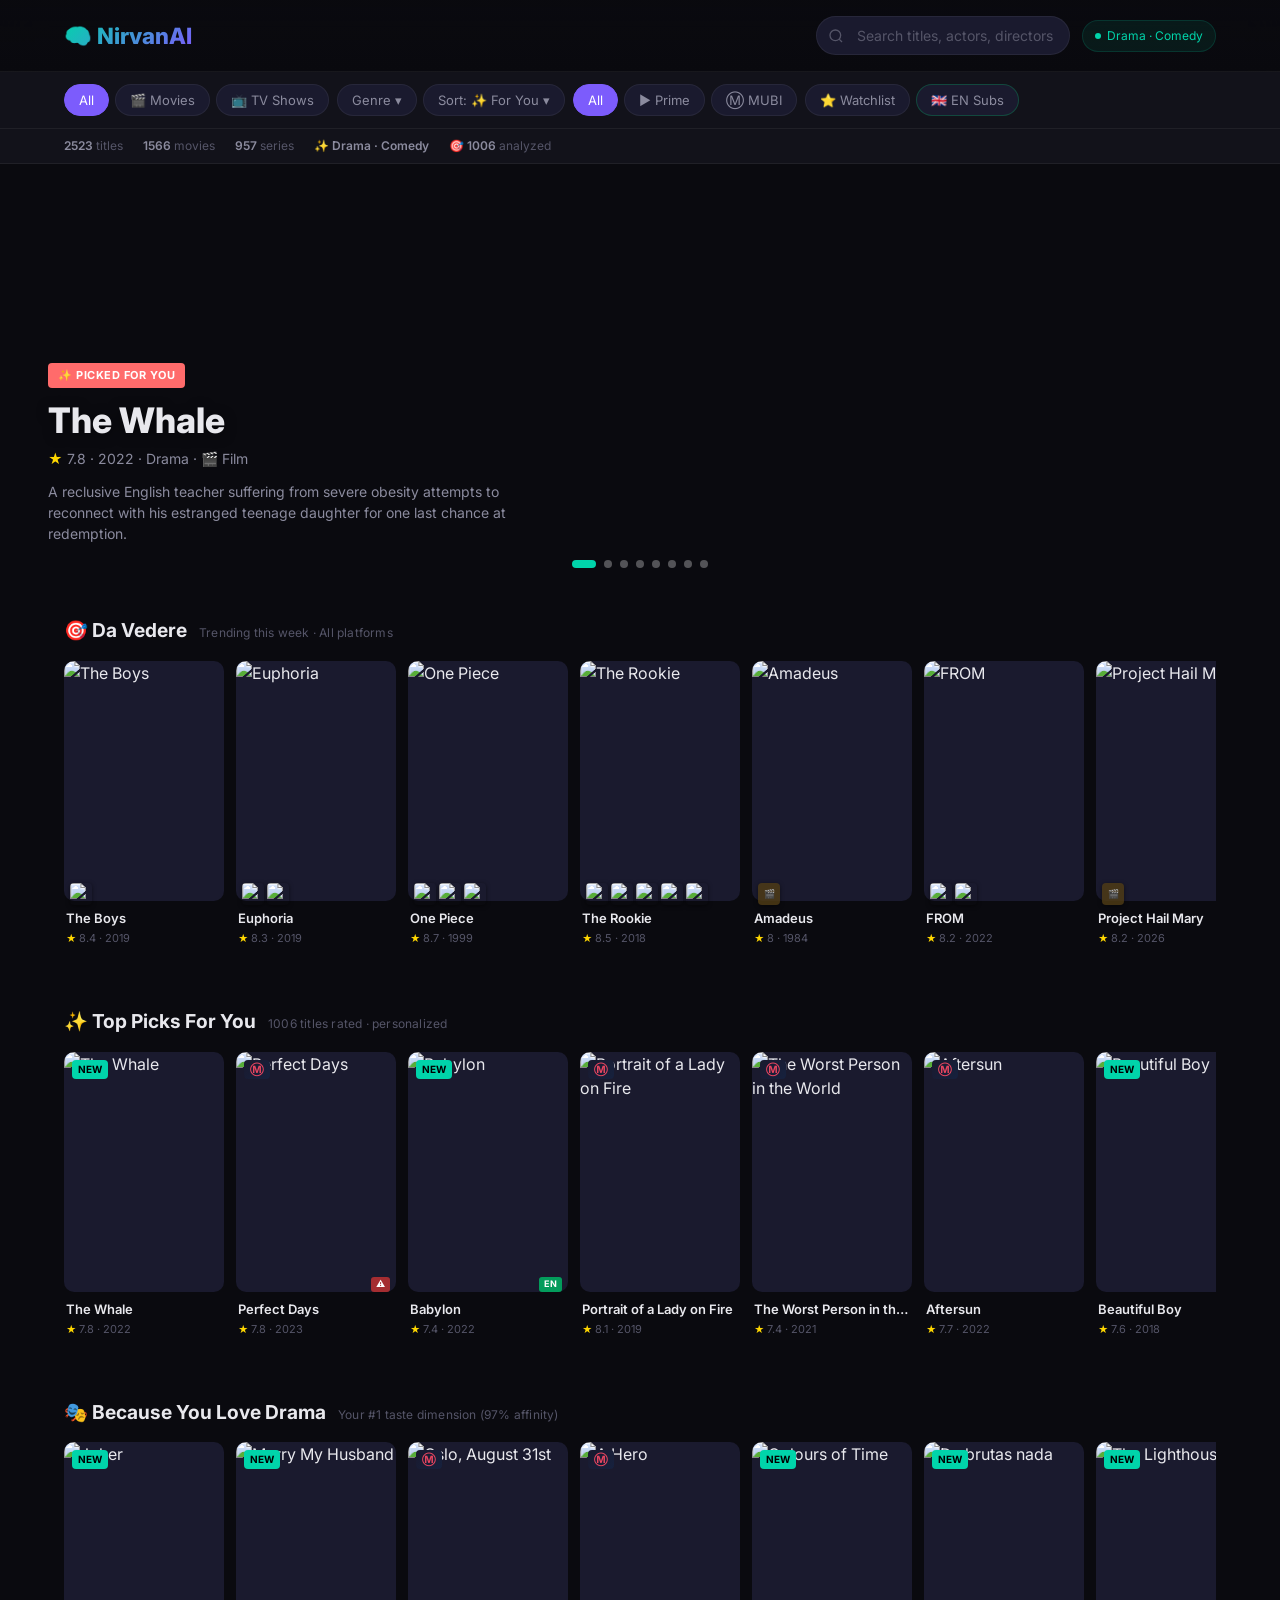
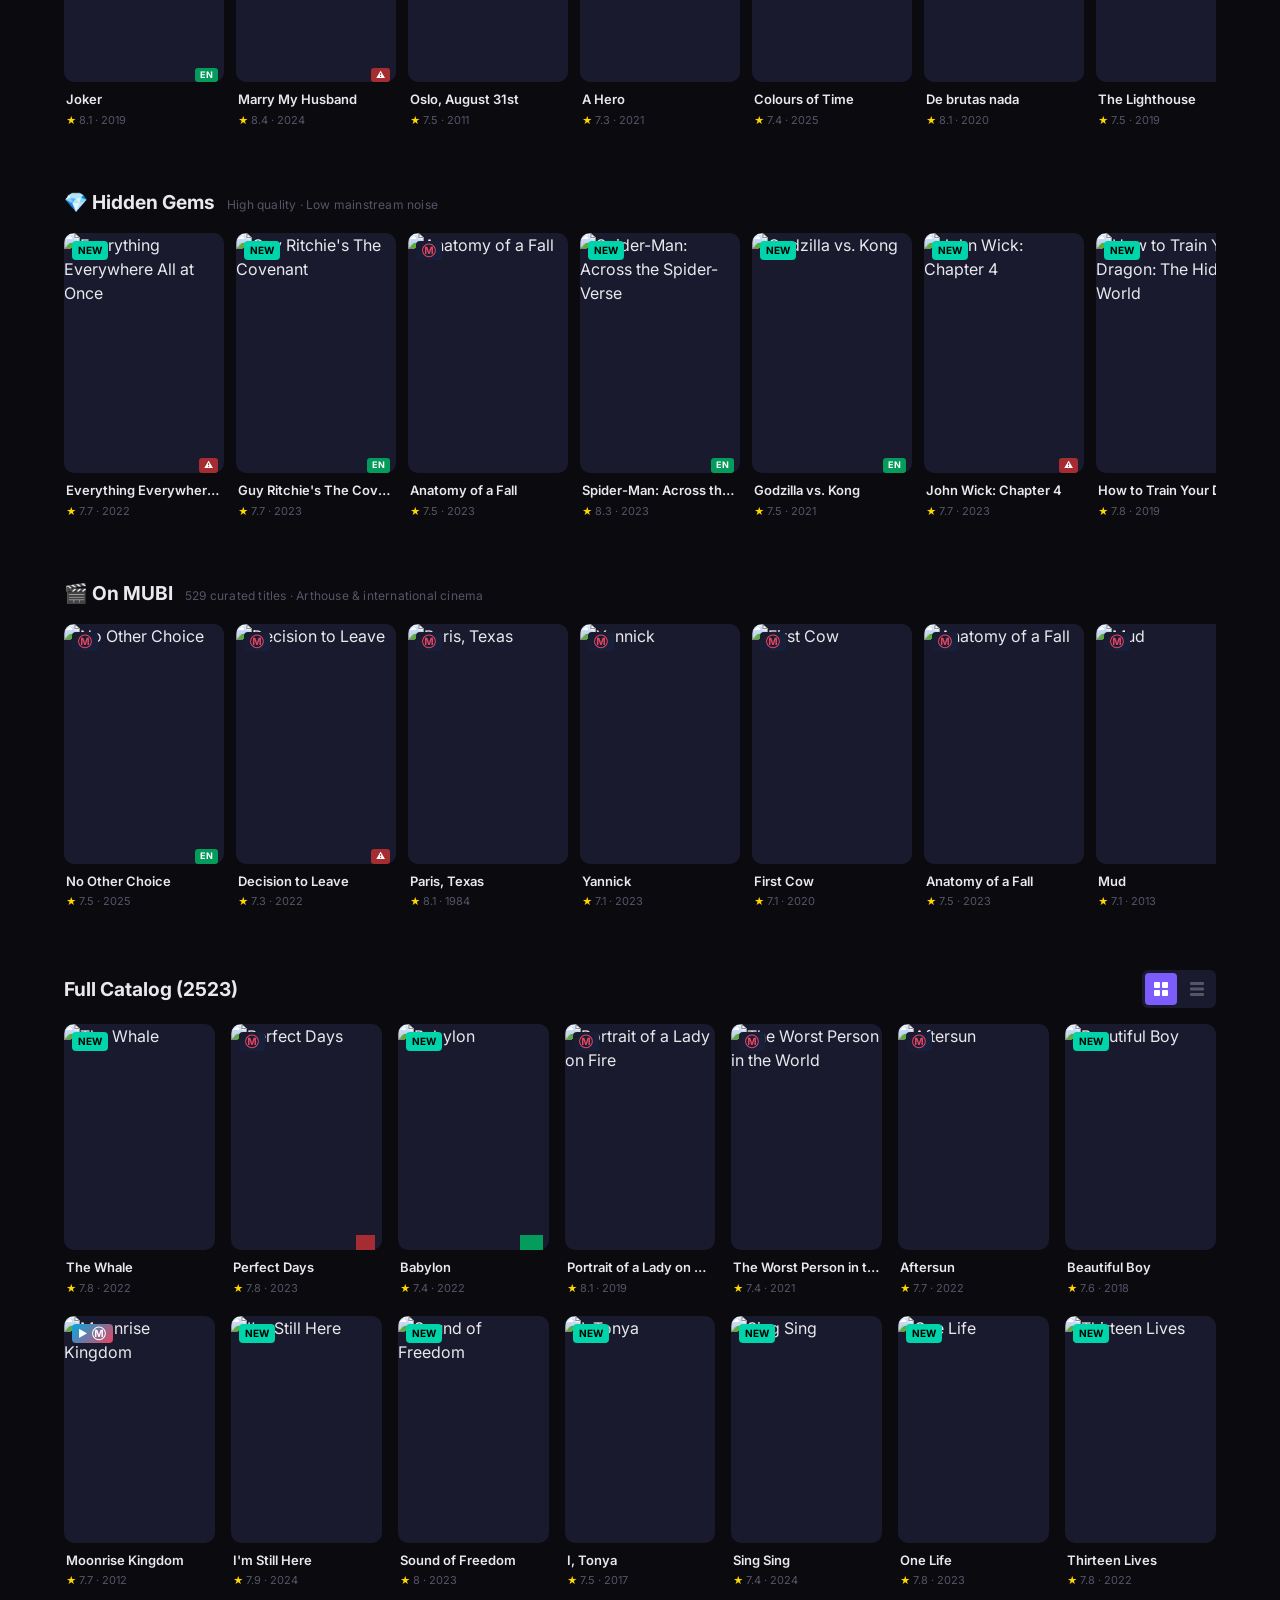
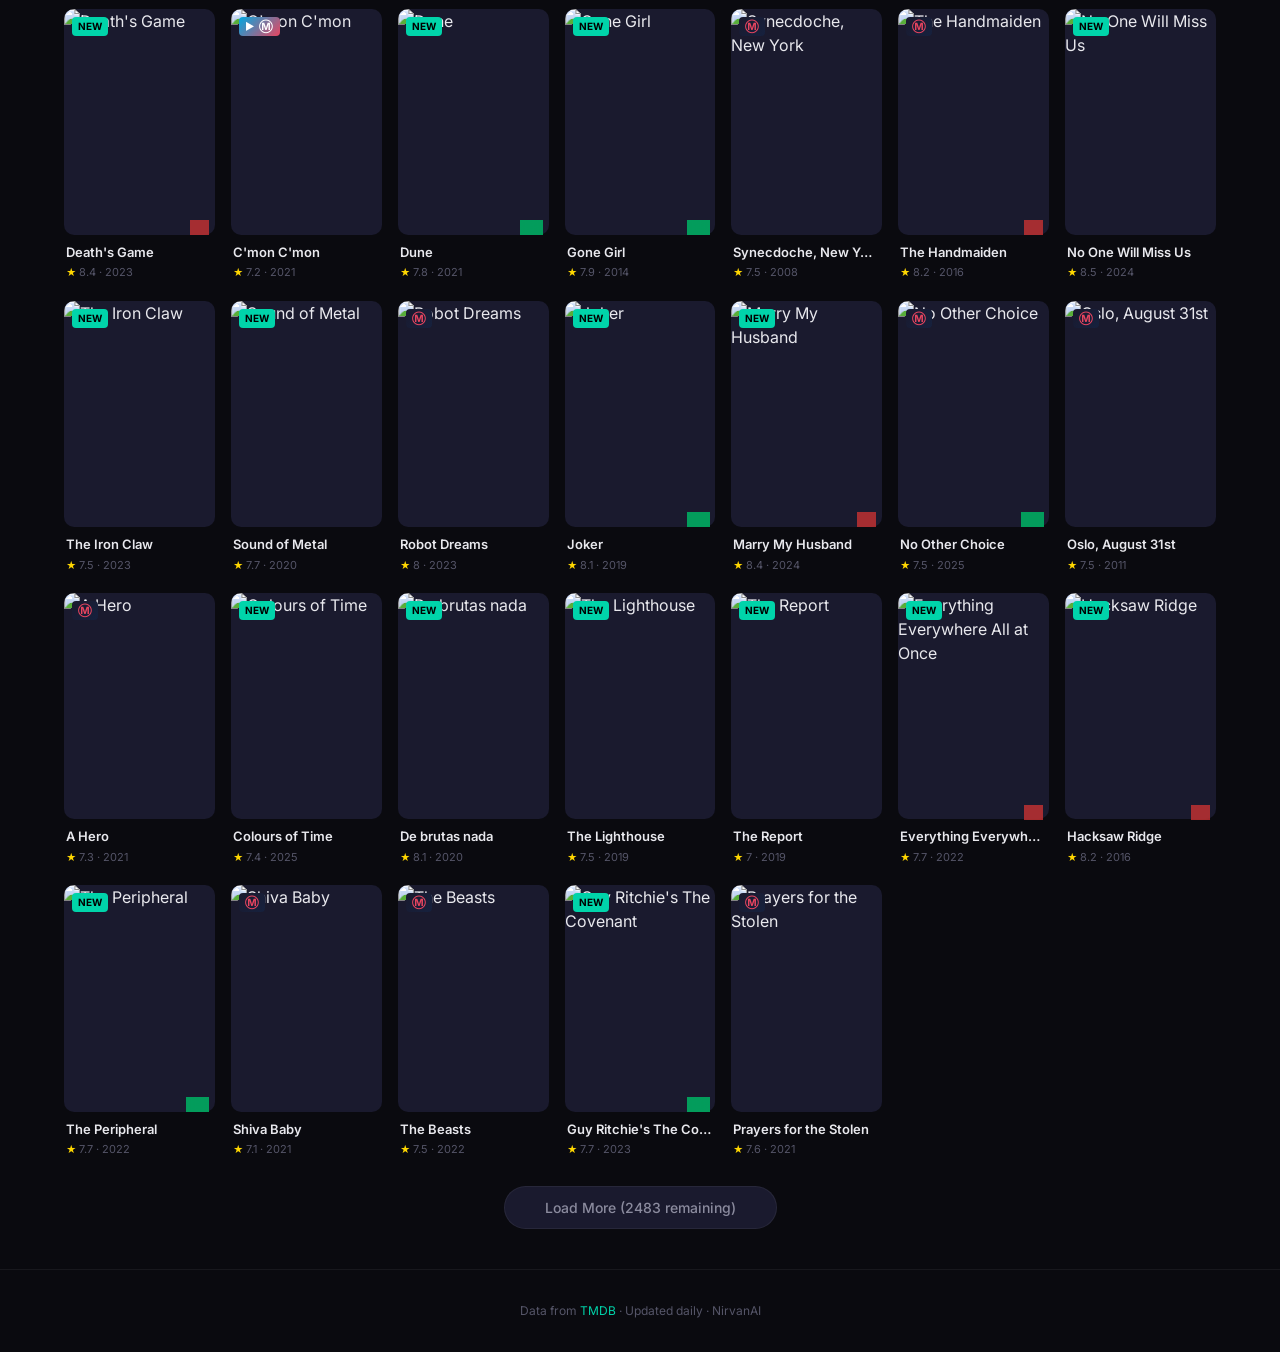
==== commit 69ceac5c: "feat: add NirvanAI brain favicon for browser tab" ====
--- a/site/index.html
+++ b/site/index.html
@@ -5,6 +5,9 @@
     <meta name="viewport" content="width=device-width, initial-scale=1.0">
     <title>NirvanAI — Personalized Cinema Discovery</title>
     <meta name="description" content="Your AI-powered cinema discovery hub. Browse Prime Video and MUBI Netherlands catalogs with personalized taste-driven recommendations.">
+    <link rel="icon" type="image/png" sizes="32x32" href="favicon-32.png">
+    <link rel="icon" type="image/png" sizes="192x192" href="favicon.png">
+    <link rel="apple-touch-icon" sizes="180x180" href="apple-touch-icon.png">
     <link rel="preconnect" href="https://fonts.googleapis.com">
     <link rel="preconnect" href="https://fonts.gstatic.com" crossorigin>
     <link href="https://fonts.googleapis.com/css2?family=Inter:wght@400;500;600;700;800&display=swap" rel="stylesheet">
--- a/site/style.css
+++ b/site/style.css
@@ -1143,3 +1143,4 @@
     color: #fff;
 }
 
+
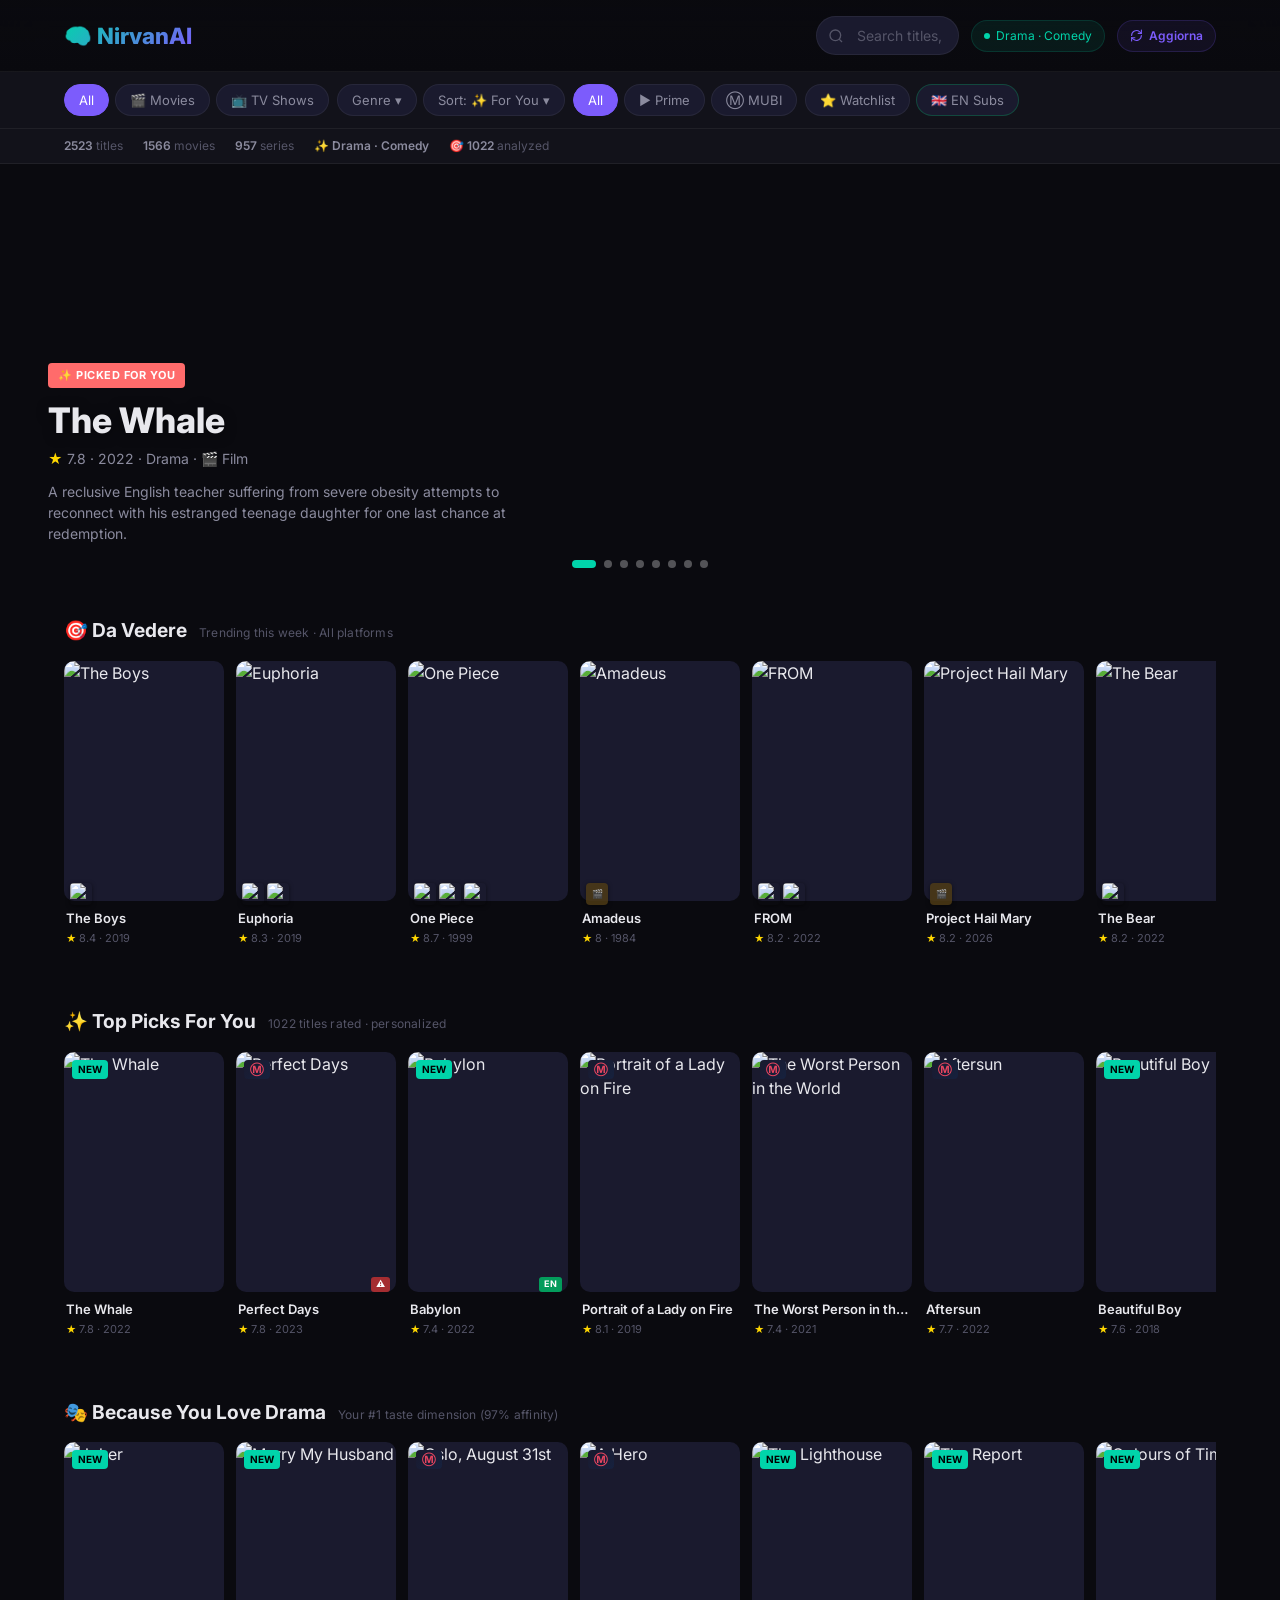
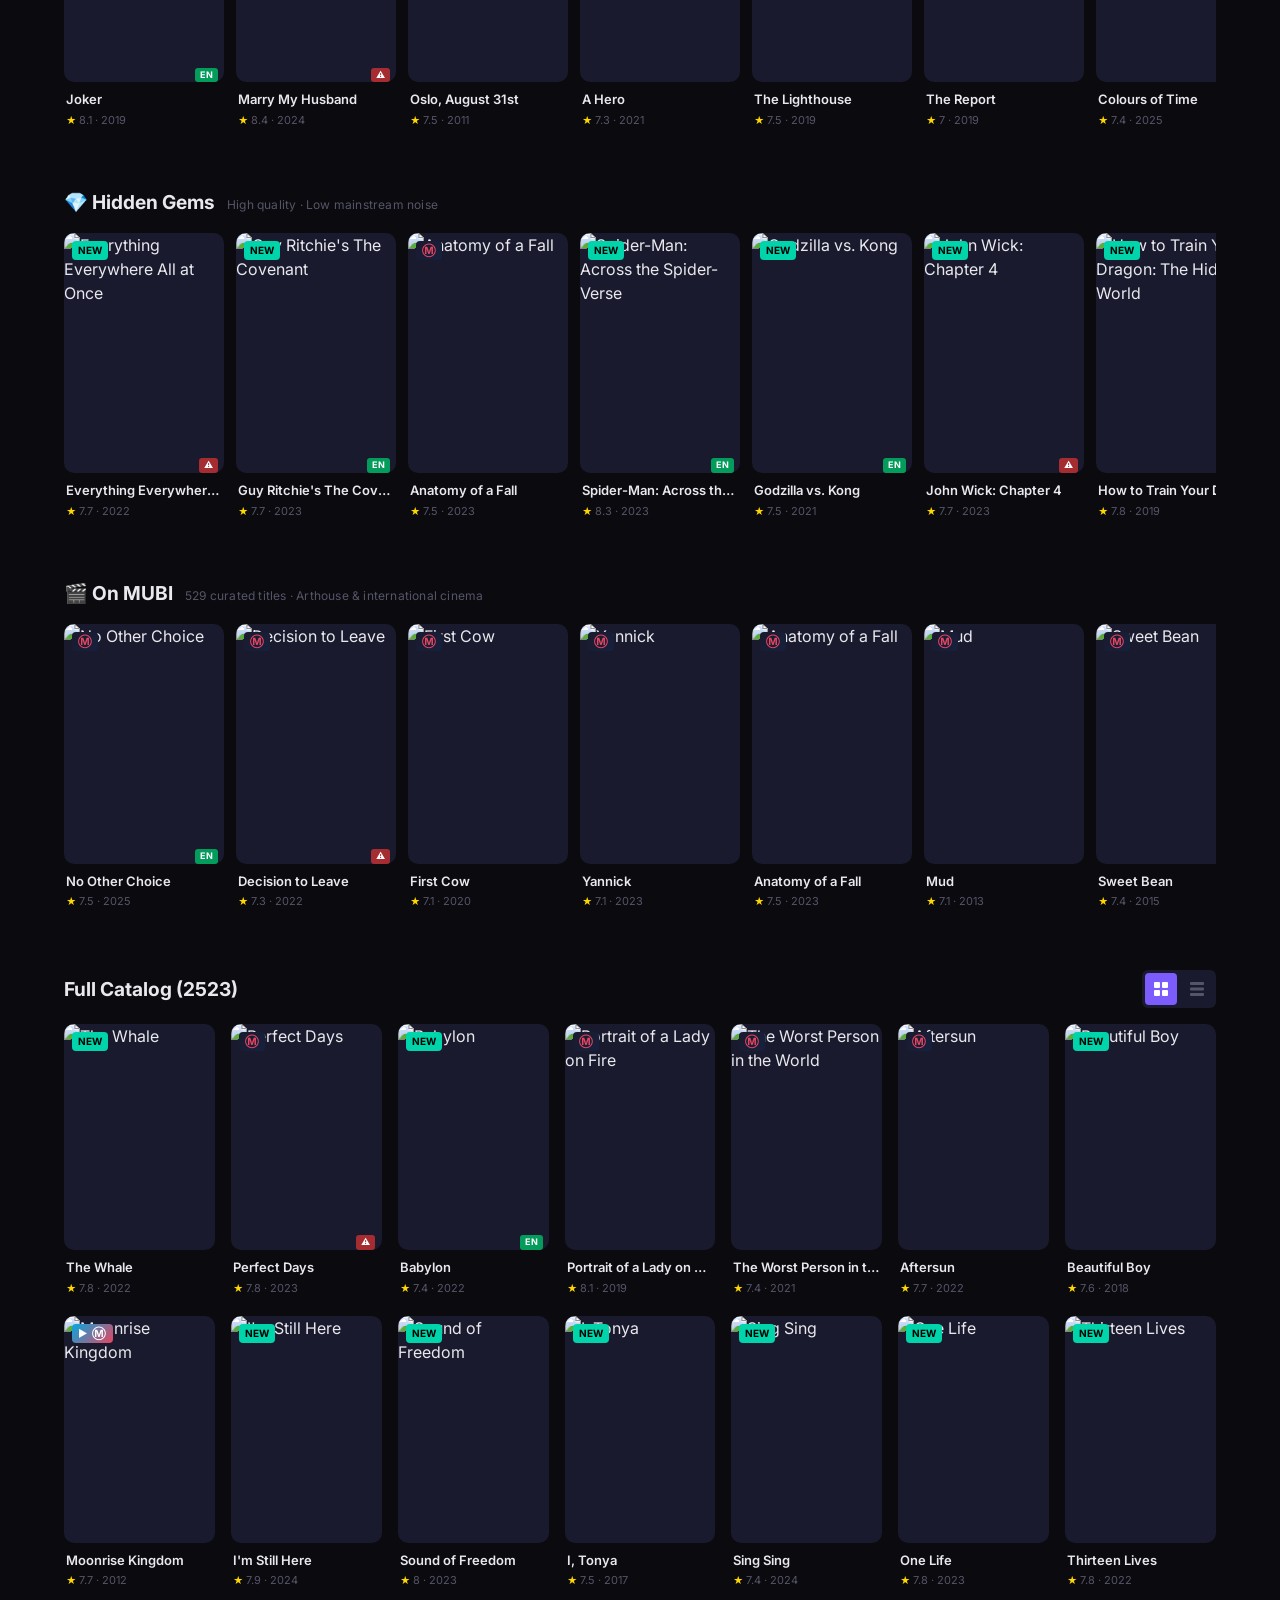
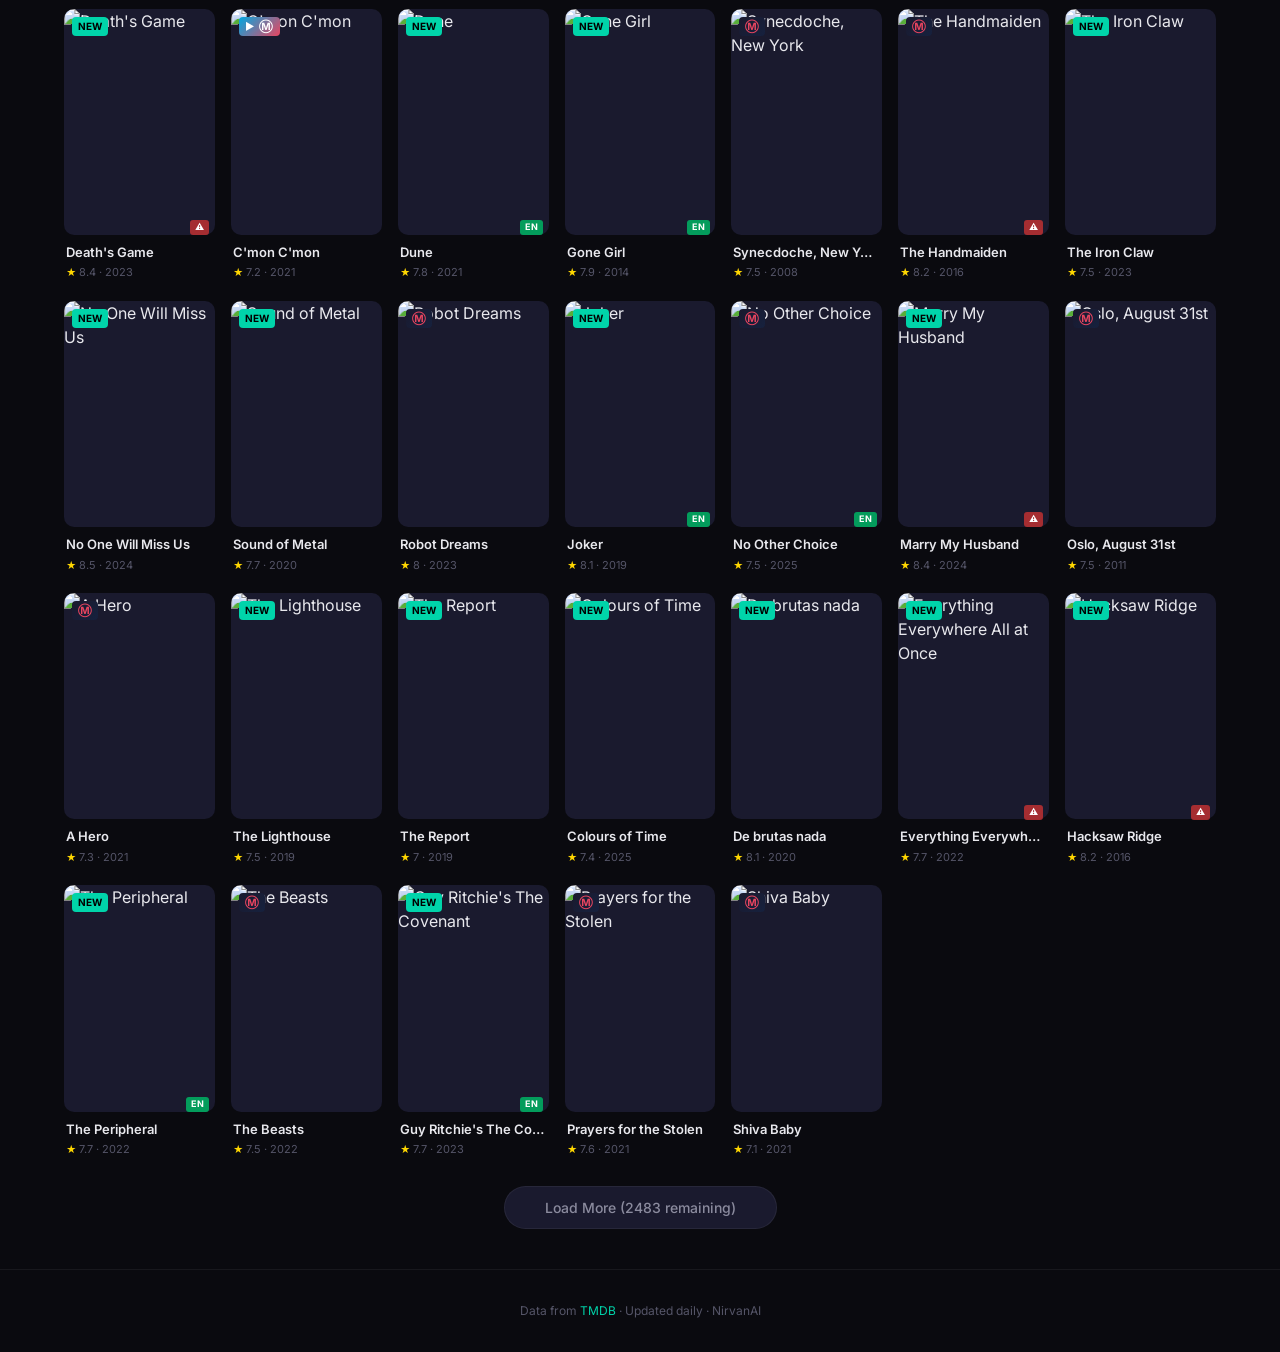
==== commit b962d9dd: "feat: add Aggiorna button linking to daily pipeline workflow" ====
--- a/site/index.html
+++ b/site/index.html
@@ -28,6 +28,16 @@
                     <span class="taste-indicator-dot"></span>
                     <span id="tasteIndicatorLabel">Taste Profile</span>
                 </div>
+                <a href="https://github.com/ultimoboulevard/primevideo-nl/actions/workflows/daily_pipeline.yml"
+                   target="_blank" rel="noopener" class="refresh-btn" id="refreshBtn" title="Aggiorna catalogo">
+                    <svg viewBox="0 0 24 24" fill="none" stroke="currentColor" stroke-width="2" stroke-linecap="round" stroke-linejoin="round">
+                        <path d="M21 2v6h-6"/>
+                        <path d="M3 12a9 9 0 0 1 15-6.7L21 8"/>
+                        <path d="M3 22v-6h6"/>
+                        <path d="M21 12a9 9 0 0 1-15 6.7L3 16"/>
+                    </svg>
+                    <span>Aggiorna</span>
+                </a>
             </div>
         </div>
     </header>
--- a/site/taste.css
+++ b/site/taste.css
@@ -509,6 +509,43 @@
 @keyframes pulse {
     0%, 100% { opacity: 1; }
     50% { opacity: 0.4; }
+}
+
+/* ── Refresh / Aggiorna button ──────────────────────────────── */
+.refresh-btn {
+    display: flex;
+    align-items: center;
+    gap: 6px;
+    padding: 6px 12px;
+    background: rgba(124, 92, 252, 0.08);
+    border: 1px solid rgba(124, 92, 252, 0.18);
+    border-radius: 20px;
+    font-size: 12px;
+    font-weight: 600;
+    color: var(--accent-secondary, #7c5cfc);
+    text-decoration: none;
+    white-space: nowrap;
+    cursor: pointer;
+    transition: var(--transition);
+    user-select: none;
+}
+
+.refresh-btn svg {
+    width: 13px;
+    height: 13px;
+    flex-shrink: 0;
+    transition: transform 0.5s cubic-bezier(0.4, 0, 0.2, 1);
+}
+
+.refresh-btn:hover {
+    background: rgba(124, 92, 252, 0.18);
+    border-color: rgba(124, 92, 252, 0.4);
+    color: #a07fff;
+    box-shadow: 0 0 14px rgba(124, 92, 252, 0.2);
+}
+
+.refresh-btn:hover svg {
+    transform: rotate(360deg);
 }
 
 
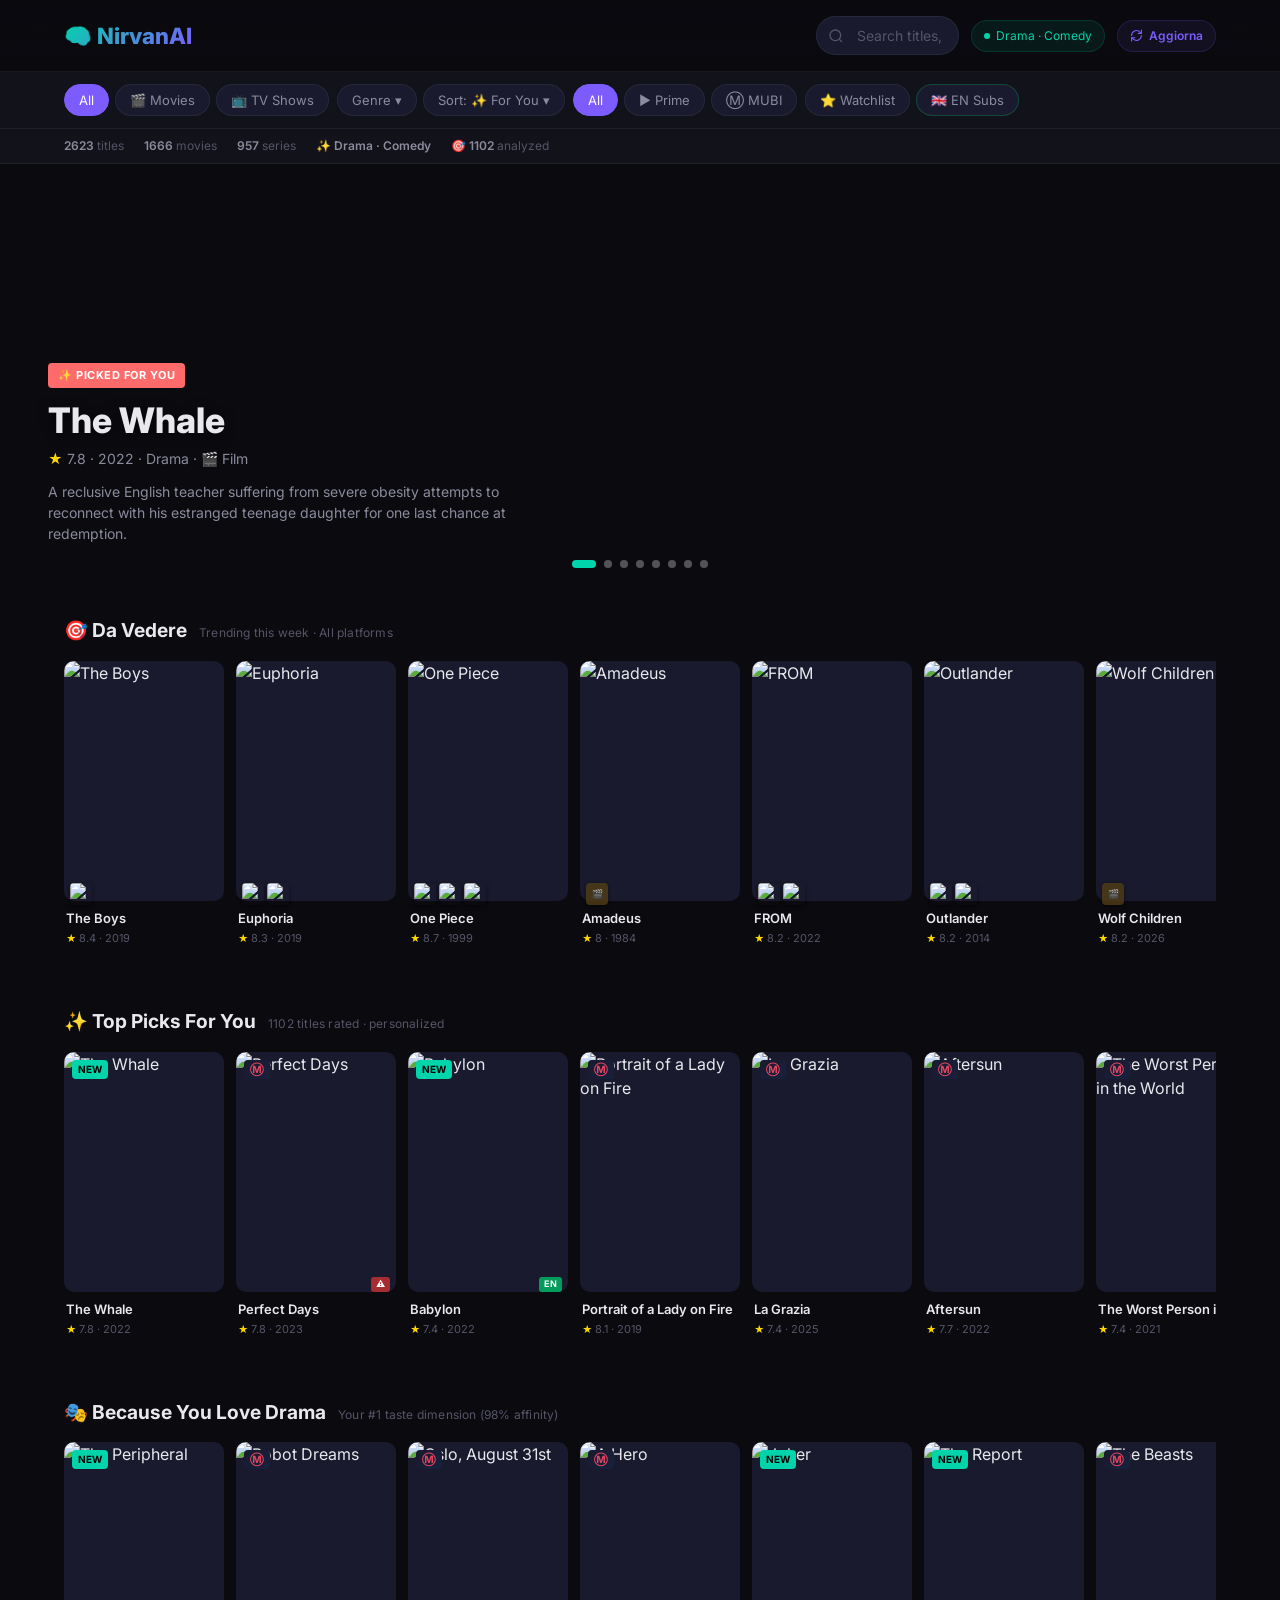
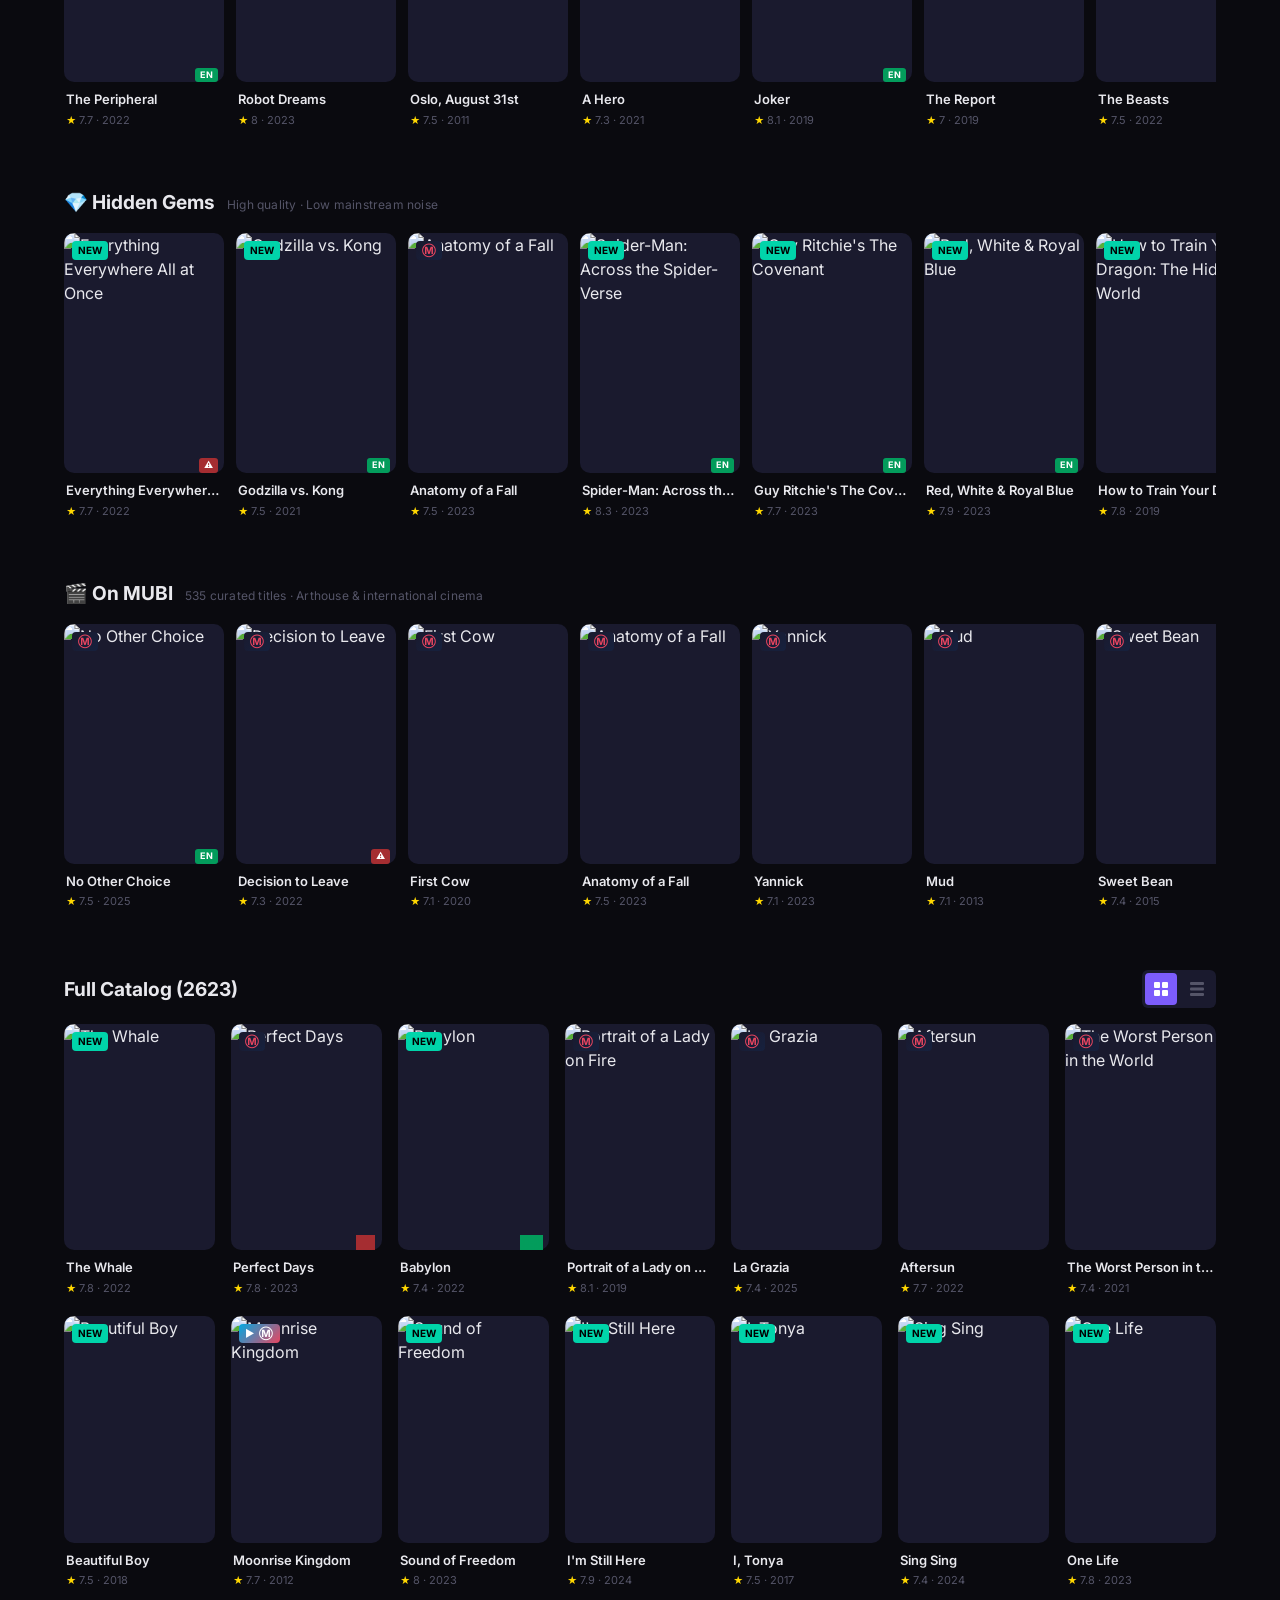
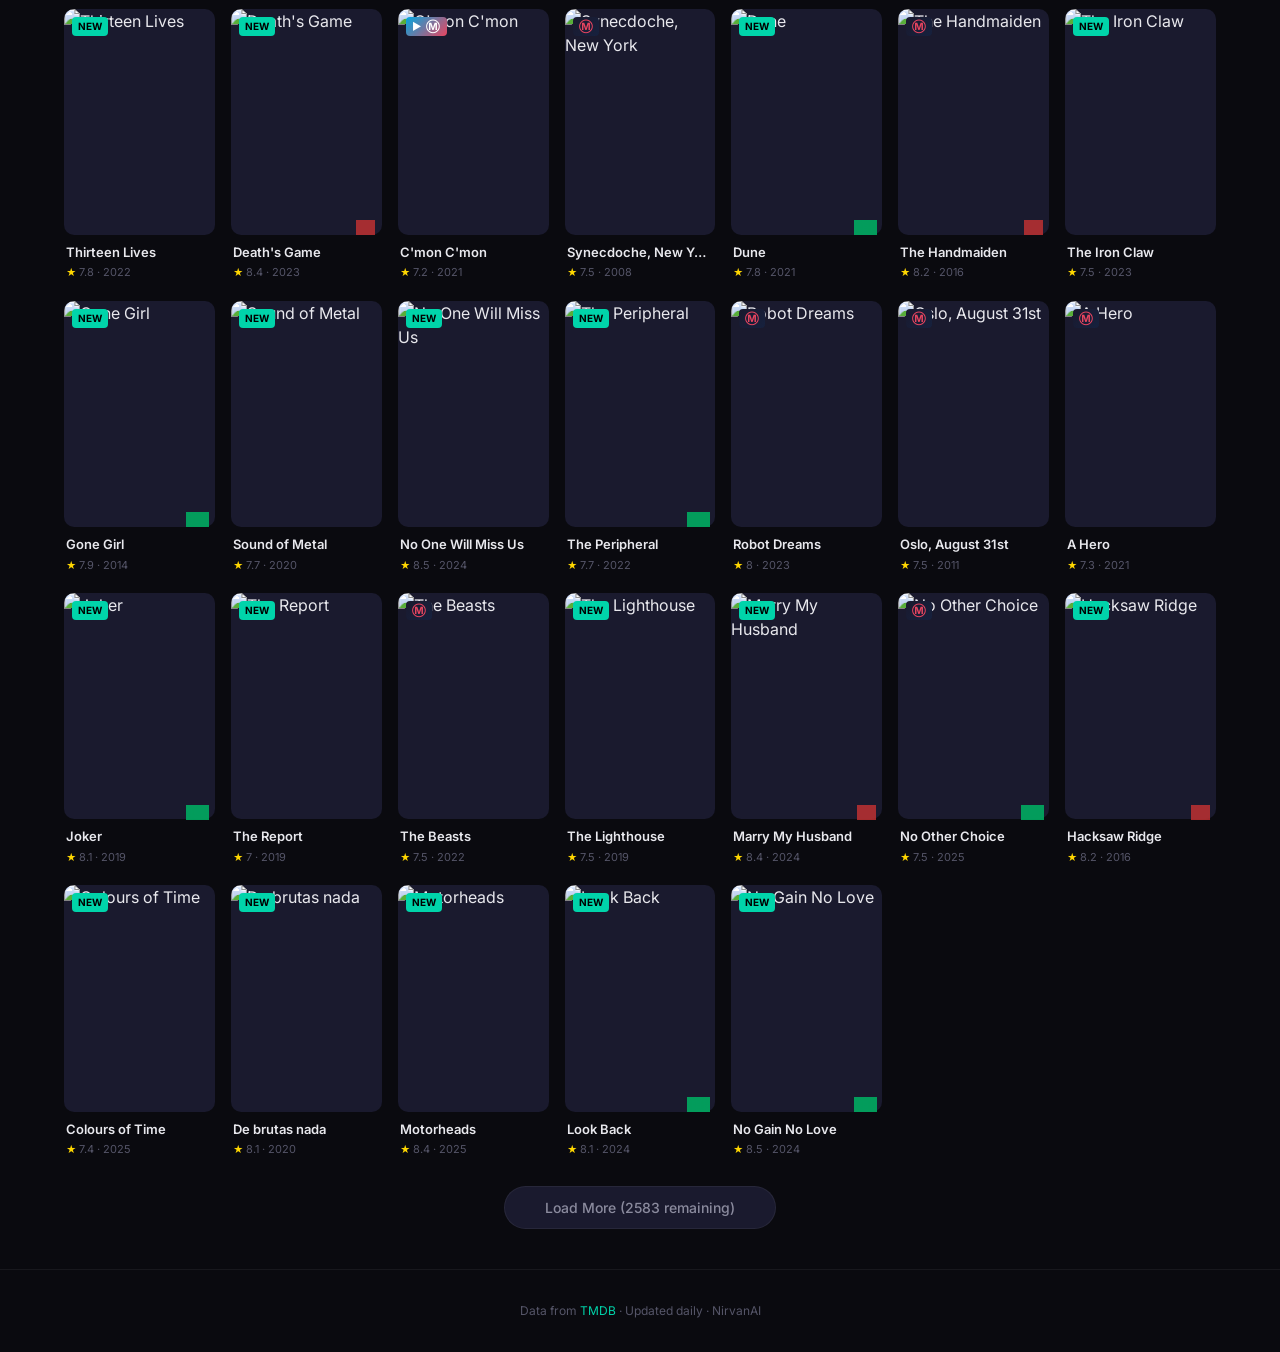
==== commit 36dc8a72: "fix: enable GitHub Pages via enablement flag" ====
--- a/site/index.html
+++ b/site/index.html
@@ -6,7 +6,7 @@
     <title>NirvanAI — Personalized Cinema Discovery</title>
     <meta name="description" content="Your AI-powered cinema discovery hub. Browse Prime Video and MUBI Netherlands catalogs with personalized taste-driven recommendations.">
     <link rel="icon" type="image/png" sizes="32x32" href="favicon-32.png">
-    <link rel="icon" type="image/png" sizes="192x192" href="favicon.png">
+    <link rel="icon" type="image/png" sizes="192x192" href="favicon.png?v=2">
     <link rel="apple-touch-icon" sizes="180x180" href="apple-touch-icon.png">
     <link rel="preconnect" href="https://fonts.googleapis.com">
     <link rel="preconnect" href="https://fonts.gstatic.com" crossorigin>
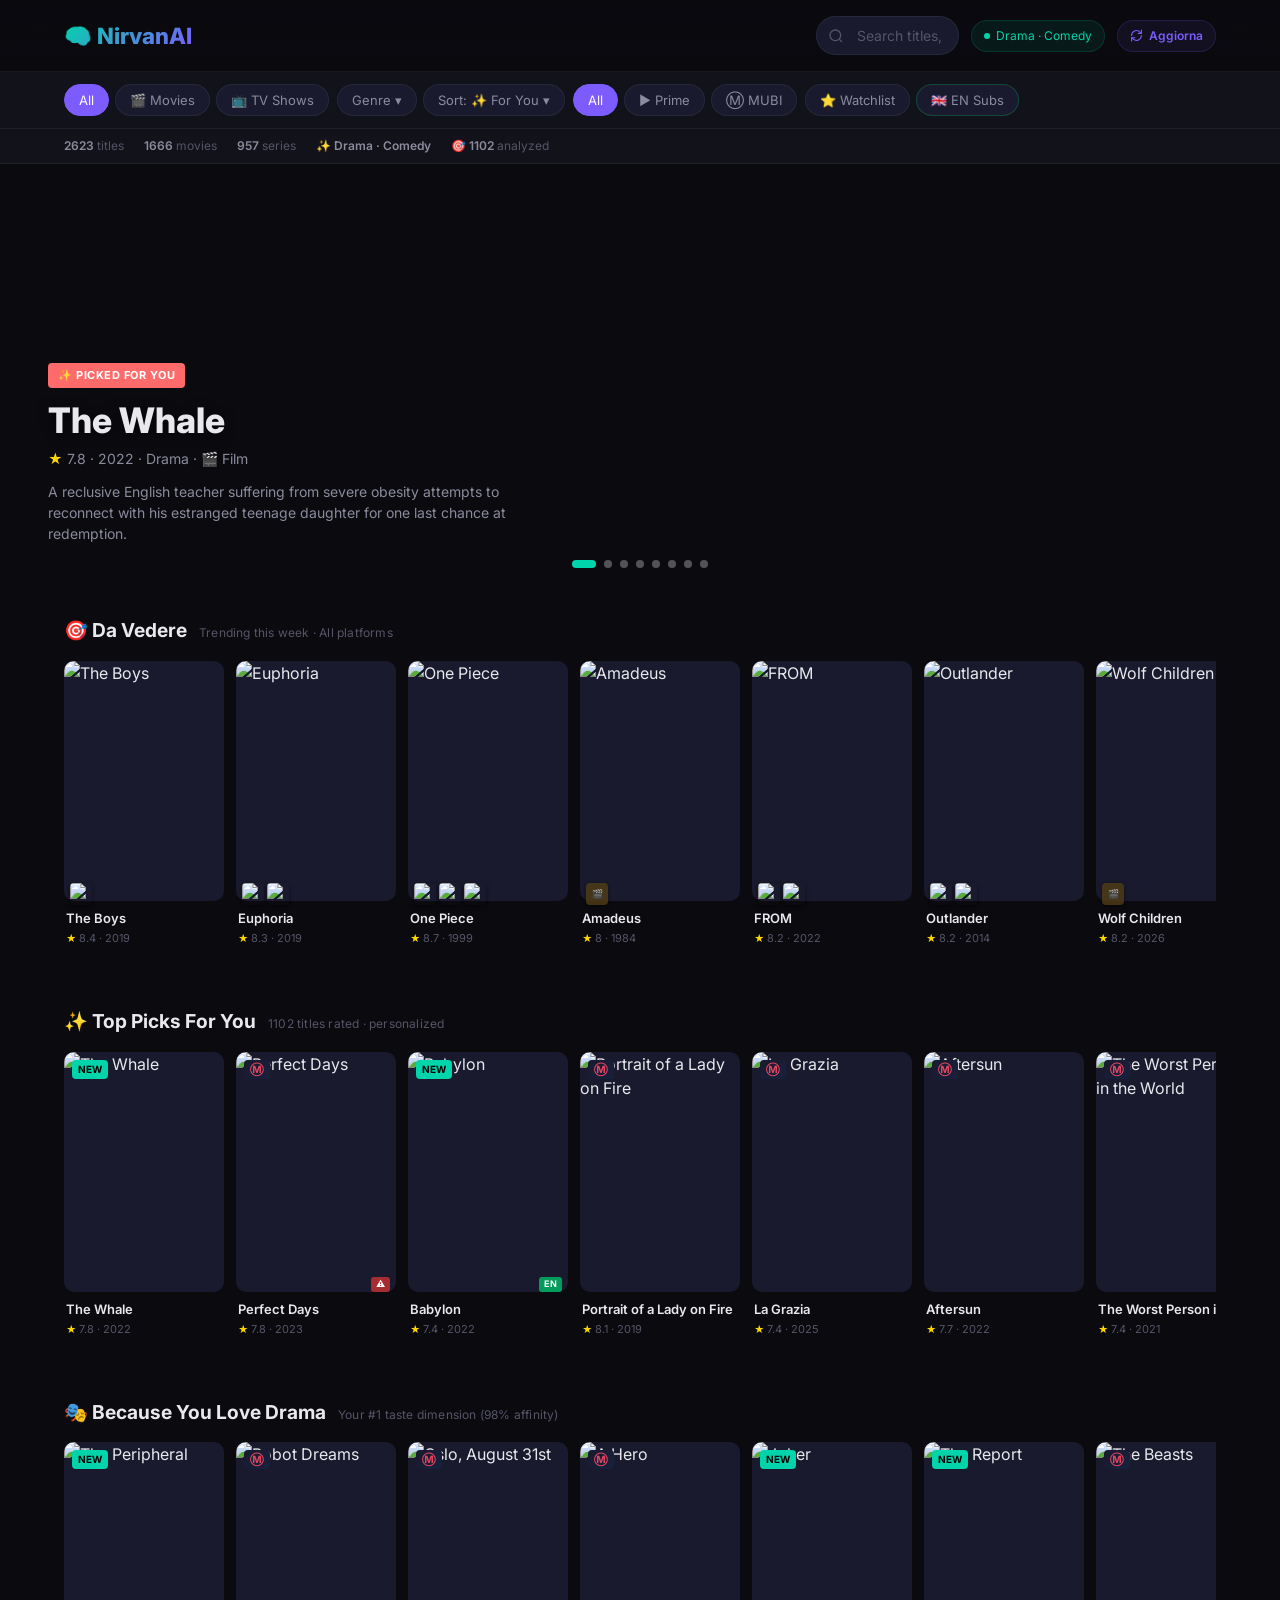
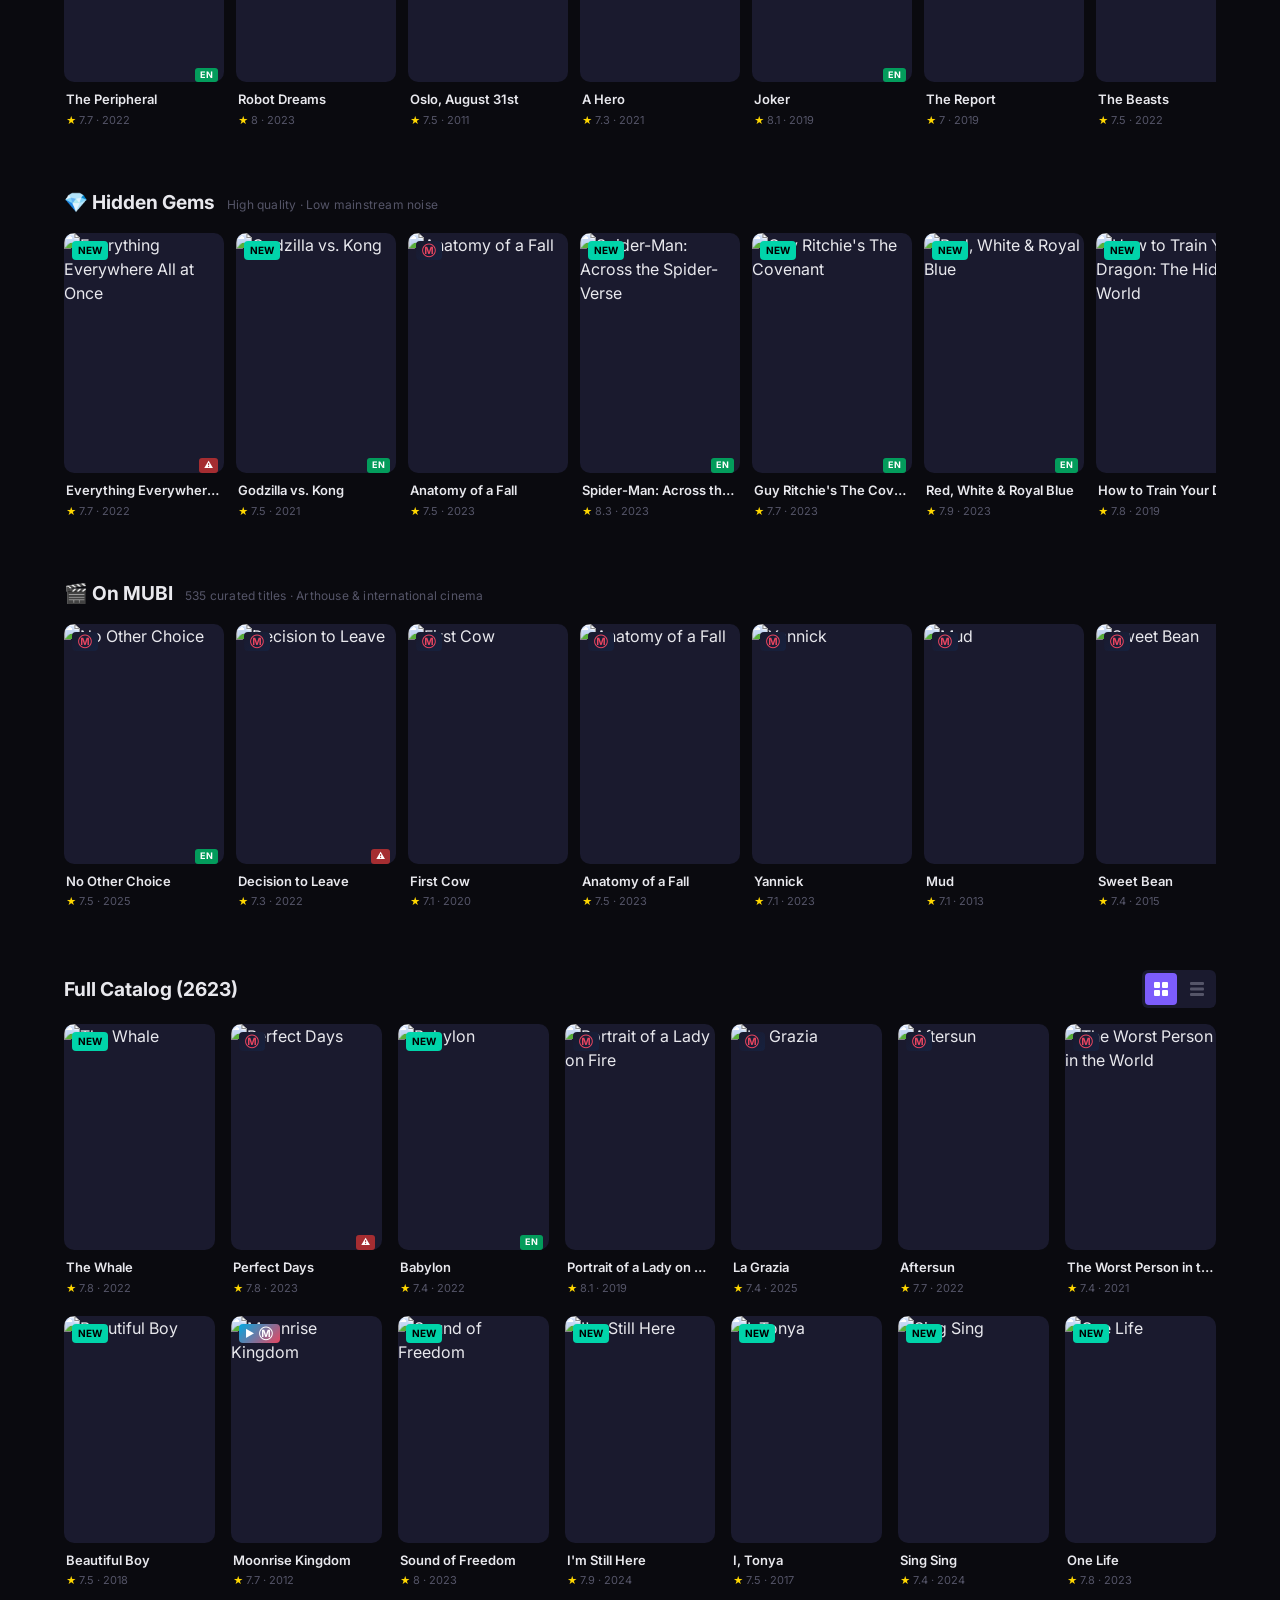
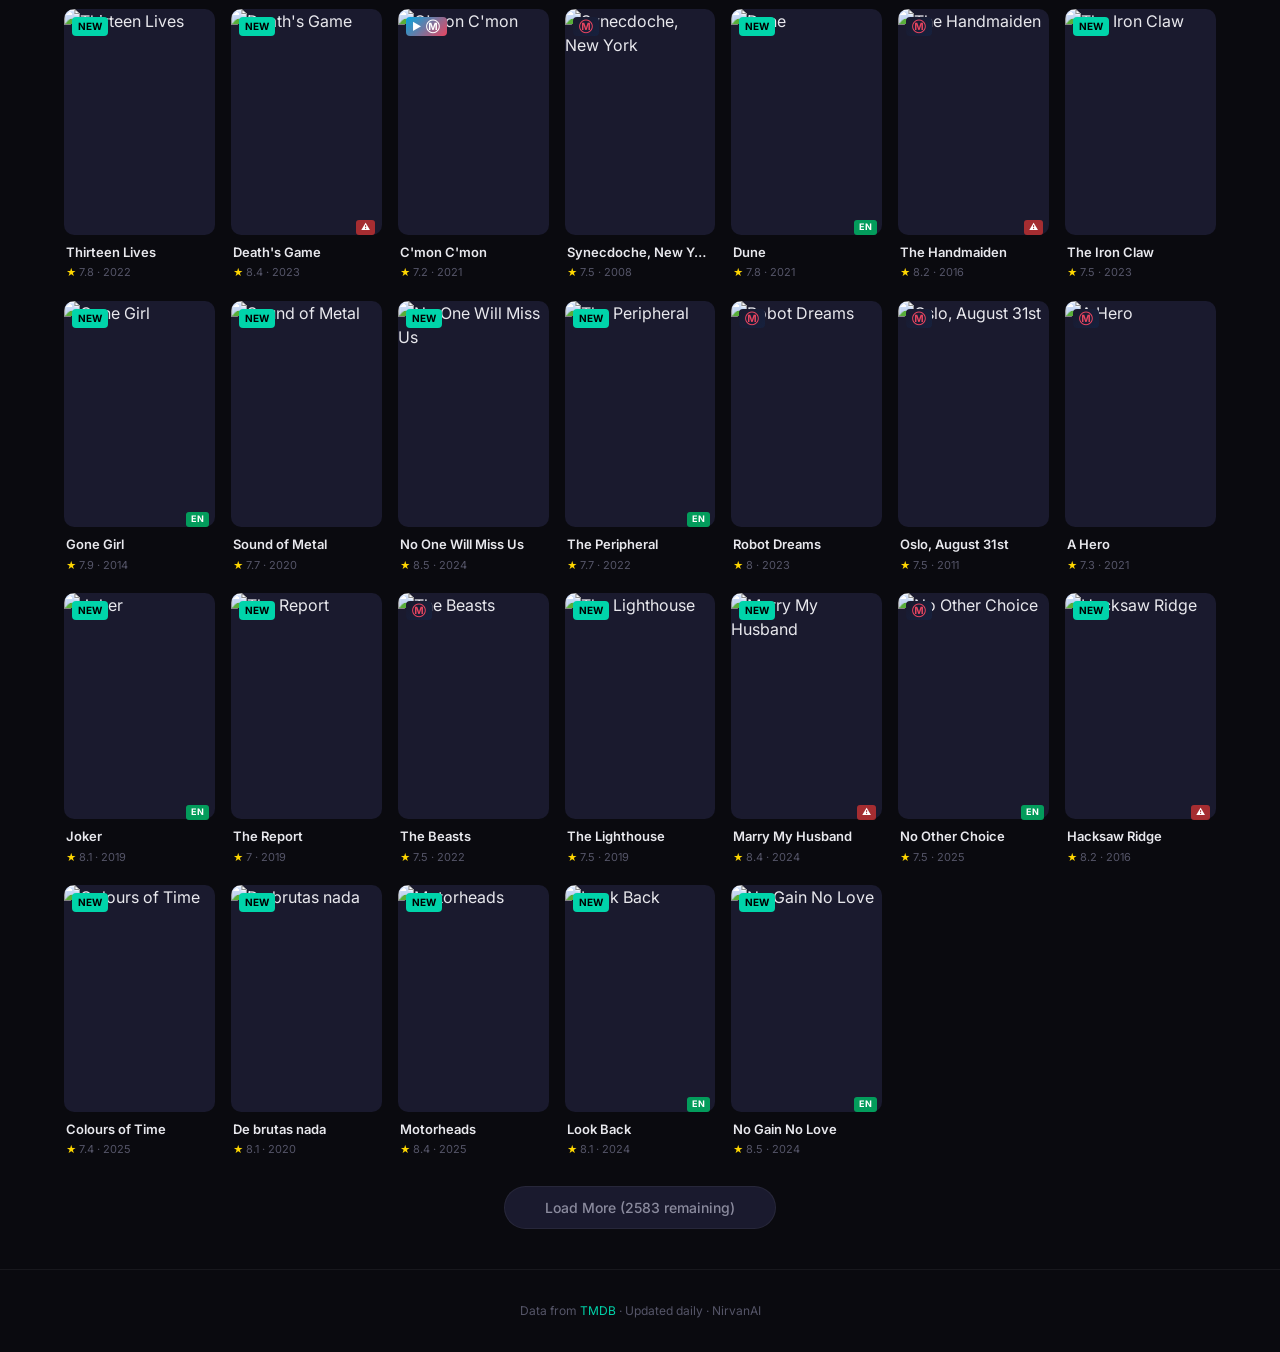
==== commit 2751c10d: "Revert "fix: enable GitHub Pages via enablement flag" This reverts commit 36dc8a721788292973a08608da" ====
--- a/site/index.html
+++ b/site/index.html
@@ -6,7 +6,7 @@
     <title>NirvanAI — Personalized Cinema Discovery</title>
     <meta name="description" content="Your AI-powered cinema discovery hub. Browse Prime Video and MUBI Netherlands catalogs with personalized taste-driven recommendations.">
     <link rel="icon" type="image/png" sizes="32x32" href="favicon-32.png">
-    <link rel="icon" type="image/png" sizes="192x192" href="favicon.png?v=2">
+    <link rel="icon" type="image/png" sizes="192x192" href="favicon.png">
     <link rel="apple-touch-icon" sizes="180x180" href="apple-touch-icon.png">
     <link rel="preconnect" href="https://fonts.googleapis.com">
     <link rel="preconnect" href="https://fonts.gstatic.com" crossorigin>
